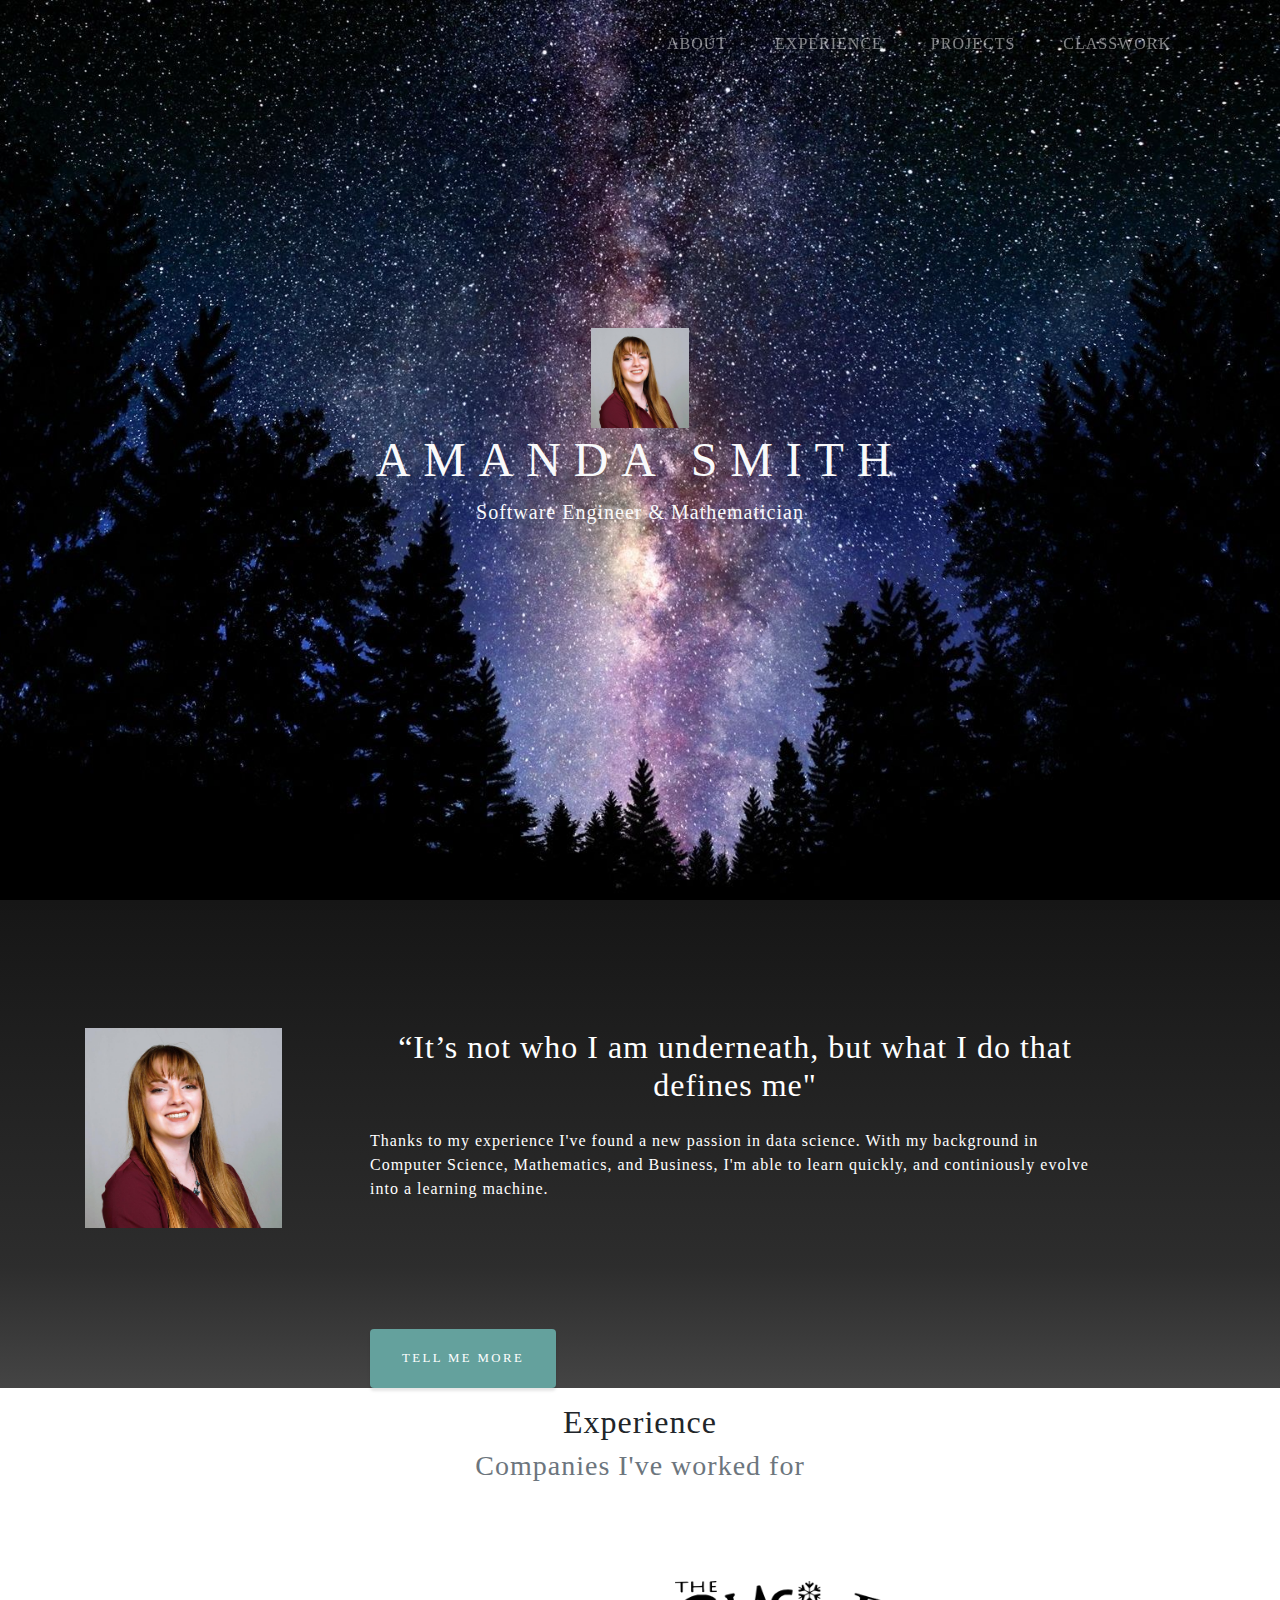
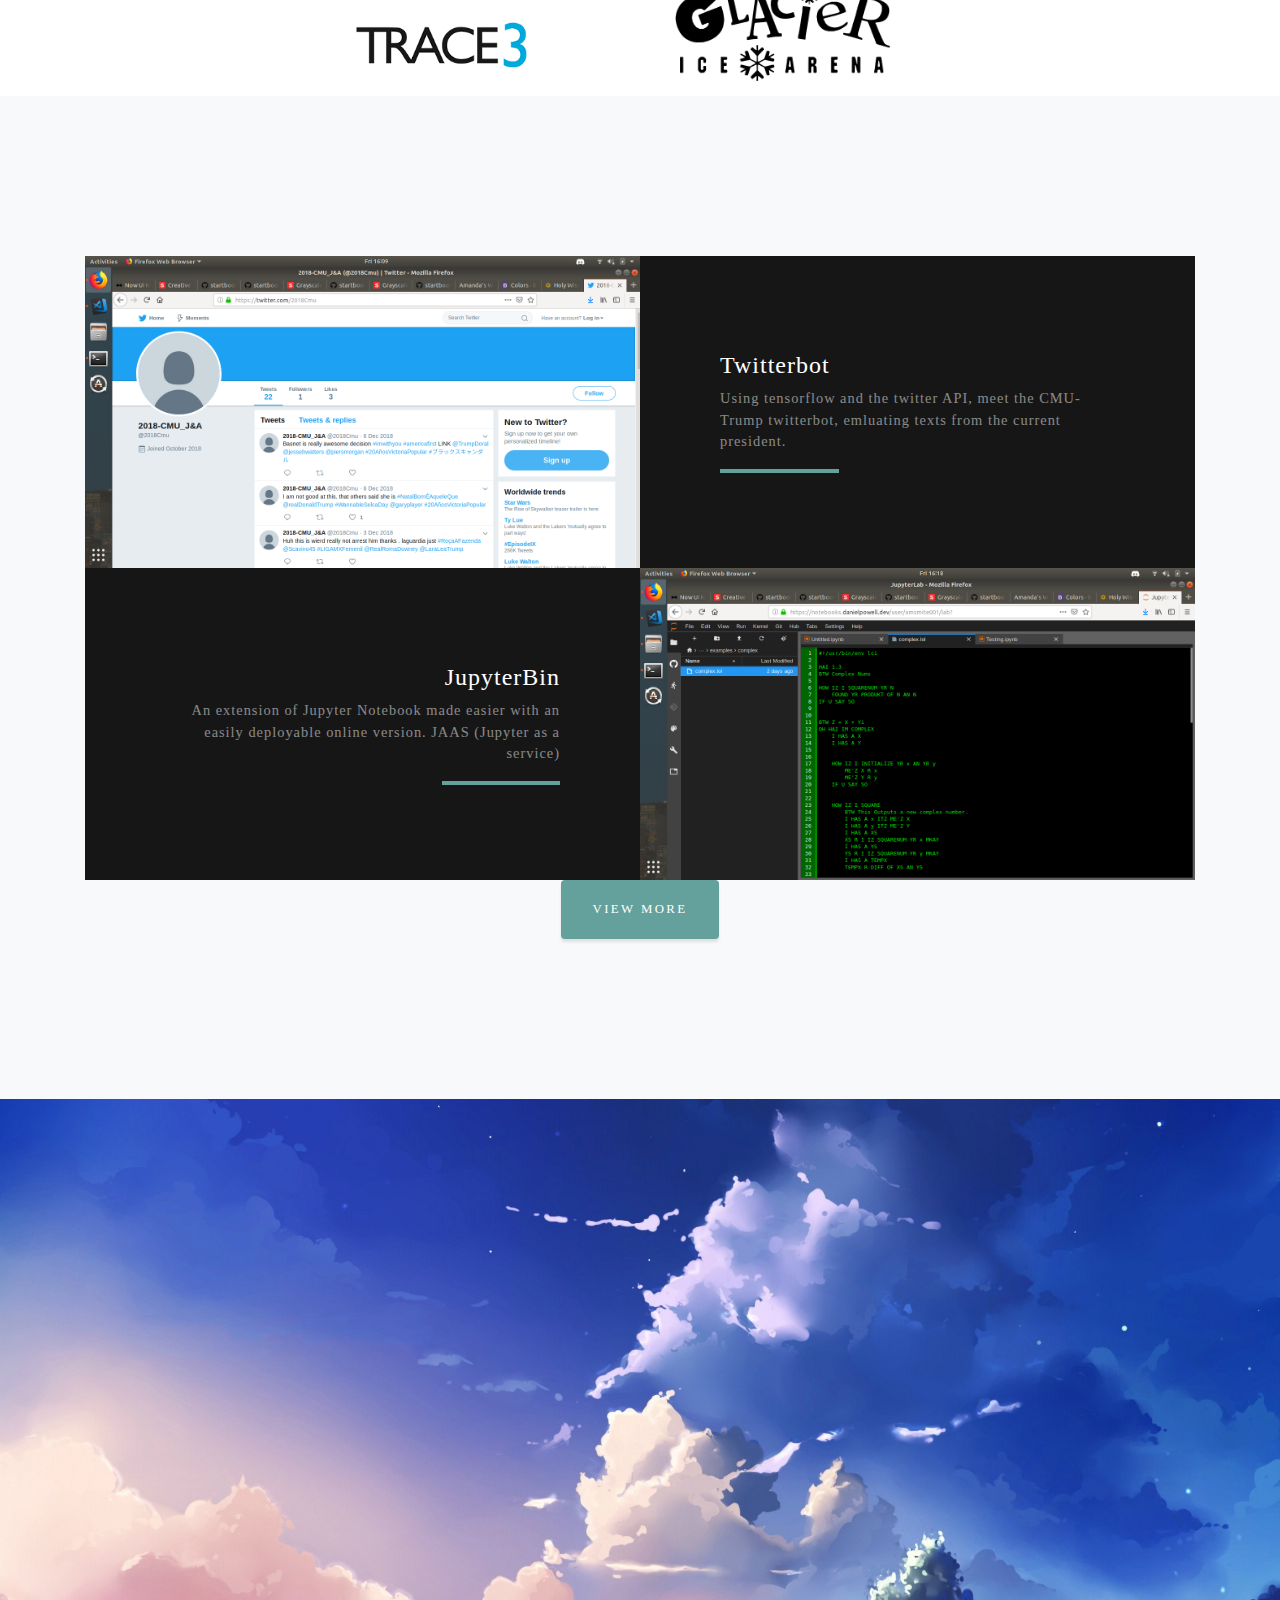
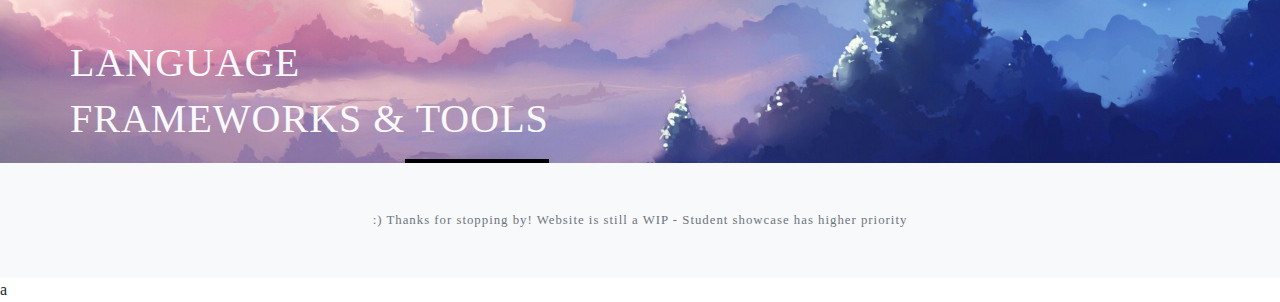
==== index.html @ e5c3c53c "Initial Commit - adding almost complete website" ====
<!DOCTYPE html>
<html lang="en">
<!--Note: I stole most of this from myself - I had to learn Bootstrap for my Software Engineering Project (link is on the website), so  I just used that since I spent a long time on it.-->
<!--I've spent too long on this too - I have showcase still .-. this is all you get for now!-->
<head>
  <meta charset="utf-8" />
  <meta name="viewport" content="width=device-width, initial-scale=1, shrink-to-fit=no">
  <link href="css/bootstrap/css/bootstrap.min.css" rel="stylesheet">
  <link href="css/styles.css" rel="stylesheet">
  <title>Amanda's Website</title>
</head>

<!--Id is handy to use as an achor for a scroll point. It's a trick I use a lot in markdown.-->
<body id="page-top">
    <nav class="navbar navbar-expand-lg navbar-dark fixed-top" id="mainNav">
        <div class="container">
          <a class="navbar-brand js-scroll-trigger" href="#page-top"></a>
          <button class="navbar-toggler navbar-toggler-right" type="button" data-target="#navbarResponsive" aria-controls="navbarResponsive" aria-expanded="false" aria-lable="Toggle navigation"> Menu </button>
          <div class="collapse navbar-collapse" id="navbarResponsive">
            <ul class="navbar-nav text-uppercase ml-auto">
              <li class="nav-item">
                <a class="nav-link js-scroll-trigger" href="#about">About</a>
              </li>
              <li class="nav-item">
                <a class="nav-link js-scroll-trigger" href="#exp">Experience</a>
              </li>
              <li class="nav-item">
                <a class="nav-link js-scroll-trigger" href="#proj">Projects</a>
              </li>
              <li class="nav-item">
                <a class="nav-link js-scroll-trigger" href="index1.html">Classwork</a>
              </li>
            </ul>
          </div>
        </div>
    </nav>

  <header class="masthead">
    <div class="container d-flex h-100 align-items-center">
      <div class="mx-auto text-center">
          <div class="photo-container"><img src="img/2.jpg" alt="" height=100 w></div>
            <h1 class="mx-auto  text-light text-uppercase">Amanda Smith</h1>
            <h2 class="text-light mx-auto mt-2 mb-5">Software Engineer & Mathematician</div>
      </div>
    </div>
  </header>

<!--Js scroll triggers here for about-->
  <section id="about" class="about-section">
    <div class="container">
      <div class="row">
        <div class="col-lg-3">
          <img src="img/2.jpg" height=200>
        </div>
        <div class="col-lg-8">
          <h2 class="text-white mb-4 text-center">“It’s not who I am underneath, but what I do that defines me"</h2>
          <p class="text-white">Thanks to my experience I've found a new passion in data science. With my background in Computer Science, Mathematics, and Business, I'm able to learn quickly, and continiously evolve into a learning machine.</p>
          <a class="btn btn-primary btn-xl text-uppercase js-scroll-trigger" href="me.html">Tell Me More</a>
        </div>
      </div>
    </div>
  </section>
  <section id="exp" class="exp-section">
      <div class="container">
        <div class="row">
            <div class="col-lg-12 text-center">
                <h2 class="section-heading">Experience</h2>
                <h3 class="section-subheading text-muted">Companies I've worked for</h3>
            </div>
            <div class="col-lg-5 text-right" target="_blank">
              <a href="https://trace3.com">
            <img src="img/trace.png" height=100></a>
          </div>
          <div class="col-lg-5 text-center">
            <a href="http://glaciericearena.net/" target="_blank">
              <img src="img/logo.png" height=100>
              </a>
            </div>
        </div>
      </div>
  </section>

  <section id="proj" class="projects-section bg-light">
    <div class="container">
      <div class="row justify-content-center no-gutters mb-5 mb-lg-0">
        <div class="col-lg-6">
          <img class="img-fluid" src="img/proj1.png" alt="">
        </div>
        <div class="col-lg-6">
          <div class="bg-black text-center h-100 project">
          <div class="d-flex h-100">
            <div class="project-text w-100 my-auto text-center text-lg-left">
                <h4 class="text-white">Twitterbot</h4>
                <p class="text-white-50 mb-0">Using tensorflow and the twitter API, meet the CMU-Trump twitterbot, emluating texts from the current president.</p>
                <hr class="d-none d-lg-block mb-0 ml-0">
            </div>
          </div>
          </div>
        </div>
      </div>

      <div class="row justify-content-center no-gutters">
          <div class="col-lg-6">
            <img class="img-fluid" src="img/proj2.png" alt="">
          </div>
          <div class="col-lg-6 order-lg-first">
            <div class="bg-black text-center h-100 project">
              <div class="d-flex h-100">
                <div class="project-text w-100 my-auto text-center text-lg-right">
                  <h4 class="text-white">JupyterBin</h4>
                  <p class="mb-0 text-white-50">An extension of Jupyter Notebook made easier with an easily deployable online version. JAAS (Jupyter as a service)</p>
                  <hr class="d-none d-lg-block mb-0 mr-0">
                </div>
              </div>
            </div>
          </div>
          <a class="btn btn-primary btn-xl text-uppercase" href="projects.html">View More</a>
        </div>
      </div>
  </section>

  <section id="exp" class="language-section">
    <div class="container d-flex h-100 align-items-center">
      <div class="row">
        <div clas="col-lg-3">
          <h1 class="mx-auto  text-light text-uppercase">Language</h1>
          <h1 class="mx-auto  text-light text-uppercase">FrameWorks & Tools</h1>
          <hr class="d-none d-lg-block mb-0 mr-0">
        </div>
      </div>
    </div>
  </section>

  <footer class="bg-light py-5">
      <div class="container">
        <div class="small text-center text-muted">:) Thanks for stopping by! Website is still a WIP - Student showcase has higher priority</div>
      </div>
  </footer>

<!-------------------End body-------------------->
<script src="js/jquery/jquery.min.js"></script>
<script src="js/bootstrap/js/bootstrap.bundle.min.js"></script>
<script src="js/jquery-easing/jquery.easing.min.js"></script>a
<script src="js/agency.js"></script>

</body>
</html>
---- css/styles.css ----
#mainNav {
  min-height: 56px;
  background-color: #fff;
}

#mainNav .navbar-toggler {
  font-size: 80%;
  padding: 0.75rem;
  color: #64a19d;
  border: 1px solid #64a19d;
}

#mainNav .navbar-toggler:focus {
  outline: none;
}

#mainNav .navbar-nav .nav-item:hover {
  color: fade(white, 80%);
  outline: none;
  background-color:transparent;

}

#mainNav .navbar-nav .nav-item:active, #mainNav .navbar-nav .nav-item:focus {
  outline: none;
  background-color:transparent;
}

@media (min-width: 992px) {
  #mainNav {
    padding-top: 0;
    padding-bottom: 0;
    border-bottom: none;
    background-color: transparent;
    -webkit-transition: background-color 0.3s ease-in-out;
    transition: background-color 0.3s ease-in-out;
  }
  #mainNav .navbar-brand {
    padding: .5rem 0;
    color: rgba(255, 255, 255, 0.5);
  }
  #mainNav .nav-link {
    padding: 2rem 1.5rem;
    color: rgba(255, 255, 255, 0.5);
  }
  #mainNav .nav-link:hover {
    color: rgb(0, 255, 247);
  }
  #mainNav .nav-link:active {
    color: white;
  }
  #mainNav.navbar-shrink {
    background-color: #fff;
    ;
  }
  #mainNav.navbar-shrink .navbar-brand {
    color: #161616;
  }
  #mainNav.navbar-shrink .nav-link {
    color: #161616;
    padding: 1.5rem 1.5rem 1.25rem;
    border-bottom: 0.25rem solid transparent;
  }
  #mainNav.navbar-shrink .nav-link:hover {
    color: #64a19d;
  }
  #mainNav.navbar-shrink .nav-link:active {
    color: #467370;
  }
  #mainNav.navbar-shrink .nav-link.active {
    color: #64a19d;
    outline: none;
    border-bottom: 0.25rem solid #64a19d;
  }
}

.masthead {
  position: relative;
  width: 100%;
  height: auto;
  min-height: 35rem;
  padding: 15rem 0;
  background-image: url("../img/bkg.jpg");
  background-position: center;
  background-repeat: no-repeat;
  background-attachment: scroll;
  background-size: cover;
}

.masthead h1 {
  font-family: 'Varela Round';
  font-size: 2rem;
  line-height: 3rem;
  letter-spacing: 0.8rem;
}

.masthead h2 {
  max-width: 20rem;
  font-size: 1rem;
}

@media (min-width: 768px) {
  .masthead h1 {
    font-size: 3rem;
    line-height: 4rem;
  }
}

@media (min-width: 992px) {
  .masthead {
    height: 100vh;
    padding: 0;
  }
  .masthead h1 {
    font-size: 3rem;
    line-height: 4rem;
    letter-spacing: 0.8rem;
  }
  .masthead h2 {
    max-width: 30rem;
    font-size: 1.25rem;
  }
}

.btn {
  -webkit-box-shadow: 0 0.1875rem 0.1875rem 0 rgba(0, 0, 0, 0.1) !important;
  box-shadow: 0 0.1875rem 0.1875rem 0 rgba(0, 0, 0, 0.1) !important;
  padding: 1.25rem 2rem;
  font-family: 'Varela Round';
  font-size: 80%;
  text-transform: uppercase;
  letter-spacing: .15rem;
  border: 0;
}

.btn-primary {
  background-color: #64a19d;
}

.btn-primary:hover {
  background-color: #4f837f;
}

.btn-primary:focus {
  background-color: #4f837f;
  color: white;
}

.btn-primary:active {
  background-color: #467370 !important;
}
.team-member {
  margin-bottom: 50px;
  text-align: center;
}

.team-member img {
  width: 225px;
  height: 225px;
  border: 7px solid #fff;
}


.about-section {
  padding-top: 8rem;
  background: -webkit-gradient(linear, left top, left bottom, from(#161616), color-stop(75%, rgba(22, 22, 22, 0.9)), to(rgba(22, 22, 22, 0.8)));
  background: linear-gradient(to bottom, #161616 0%, rgba(22, 22, 22, 0.9) 75%, rgba(22, 22, 22, 0.8) 100%);
}

.about-section p {
  margin-bottom: 8rem;
}
.exp-section{
  margin: 15px 0;
  text-transform: none;
}

.exp-section h3{
  padding-bottom: 10vh;
}
.language-section{
  padding-top: 60vh;
  background-image: url("../img/bkg2.jpg");
  background-position: center;
   background-repeat: no-repeat;
   background-attachment: scroll;
   background-size: cover;

}
.language-section hr {
  border-color: black;
  border-width: .25rem;
  width: 30%;
}

.projects-section {
  padding: 10rem 0;
}

.projects-section .featured-text {
  padding: 2rem;
}

@media (min-width: 992px) {
  .projects-section .featured-text {
    padding: 0 0 0 2rem;
    border-left: 0.5rem solid #64a19d;
  }
}

.projects-section .project-text {
  padding: 3rem;
  font-size: 90%;
}

@media (min-width: 992px) {
  .projects-section .project-text {
    padding: 5rem;
  }
  .projects-section .project-text hr {
    border-color: #64a19d;
    border-width: .25rem;
    width: 30%;
  }
}

.signup-section {
  padding: 10rem 0;
  background: -webkit-gradient(linear, left top, left bottom, from(rgba(22, 22, 22, 0.1)), color-stop(75%, rgba(22, 22, 22, 0.5)), to(#161616)), url("../img/bg-signup.jpg");
  background: linear-gradient(to bottom, rgba(22, 22, 22, 0.1) 0%, rgba(22, 22, 22, 0.5) 75%, #161616 100%), url("../img/bg-signup.jpg");
  background-position: center;
  background-repeat: no-repeat;
  background-attachment: scroll;
  background-size: cover;
}

.signup-section .form-inline input {
  -webkit-box-shadow: 0 0.1875rem 0.1875rem 0 rgba(0, 0, 0, 0.1) !important;
  box-shadow: 0 0.1875rem 0.1875rem 0 rgba(0, 0, 0, 0.1) !important;
  padding: 1.25rem 2rem;
  height: auto;
  font-family: 'Varela Round';
  font-size: 80%;
  text-transform: uppercase;
  letter-spacing: 0.15rem;
  border: 0;
}

.contact-section {
  padding: 5rem 0 0;
}

.contact-section .card {
  border: 0;
  border-bottom: 0.25rem solid #64a19d;
}

.contact-section .card h4 {
  font-size: 0.8rem;
  font-family: 'Varela Round';
  text-transform: uppercase;
  letter-spacing: 0.15rem;
}

.contact-section .card hr {
  border-color: #64a19d;
  border-width: 0.25rem;
  width: 3rem;
}

.contact-section .social {
  margin-top: 5rem;
}

.contact-section .social a {
  text-align: center;
  height: 3rem;
  width: 3rem;
  background: rgba(255, 255, 255, 0.1);
  border-radius: 100%;
  line-height: 3rem;
  color: rgba(255, 255, 255, 0.3);
}

.contact-section .social a:hover {
  color: rgba(255, 255, 255, 0.5);
}

.contact-section .social a:active {
  color: #fff;
}

body {
  font-family: 'Nunito';
  letter-spacing: 0.0625em;
}

a {
  color: #64a19d;
}

a:focus, a:hover {
  text-decoration: none;
  color: #3c6360;
}

.bg-black {
  background-color: #161616 !important;
}

.bg-primary {
  background-color: #64a19d !important;
}

.text-primary {
  color: #64a19d !important;
}

footer {
  padding: 5rem 0;
}

#portfolio .container-fluid {
  max-width: 1920px;
  
}

#portfolio .container-fluid .portfolio-box {
  position: relative;
  display: block;
}

#portfolio .container-fluid .portfolio-box .portfolio-box-caption {
  display: -webkit-box;
  display: -ms-flexbox;
  display: flex;
  -webkit-box-align: center;
  -ms-flex-align: center;
  align-items: center;
  -webkit-box-pack: center;
  -ms-flex-pack: center;
  justify-content: center;
  -webkit-box-orient: vertical;
  -webkit-box-direction: normal;
  -ms-flex-direction: column;
  flex-direction: column;
  width: 100%;
  height: 100%;
  position: absolute;
  bottom: 0;
  text-align: center;
  opacity: 0;
  color: #fff;
  background: rgba(244, 98, 58, 0.9);
  -webkit-transition: opacity 0.25s ease;
  transition: opacity 0.25s ease;
  text-align: center;
}
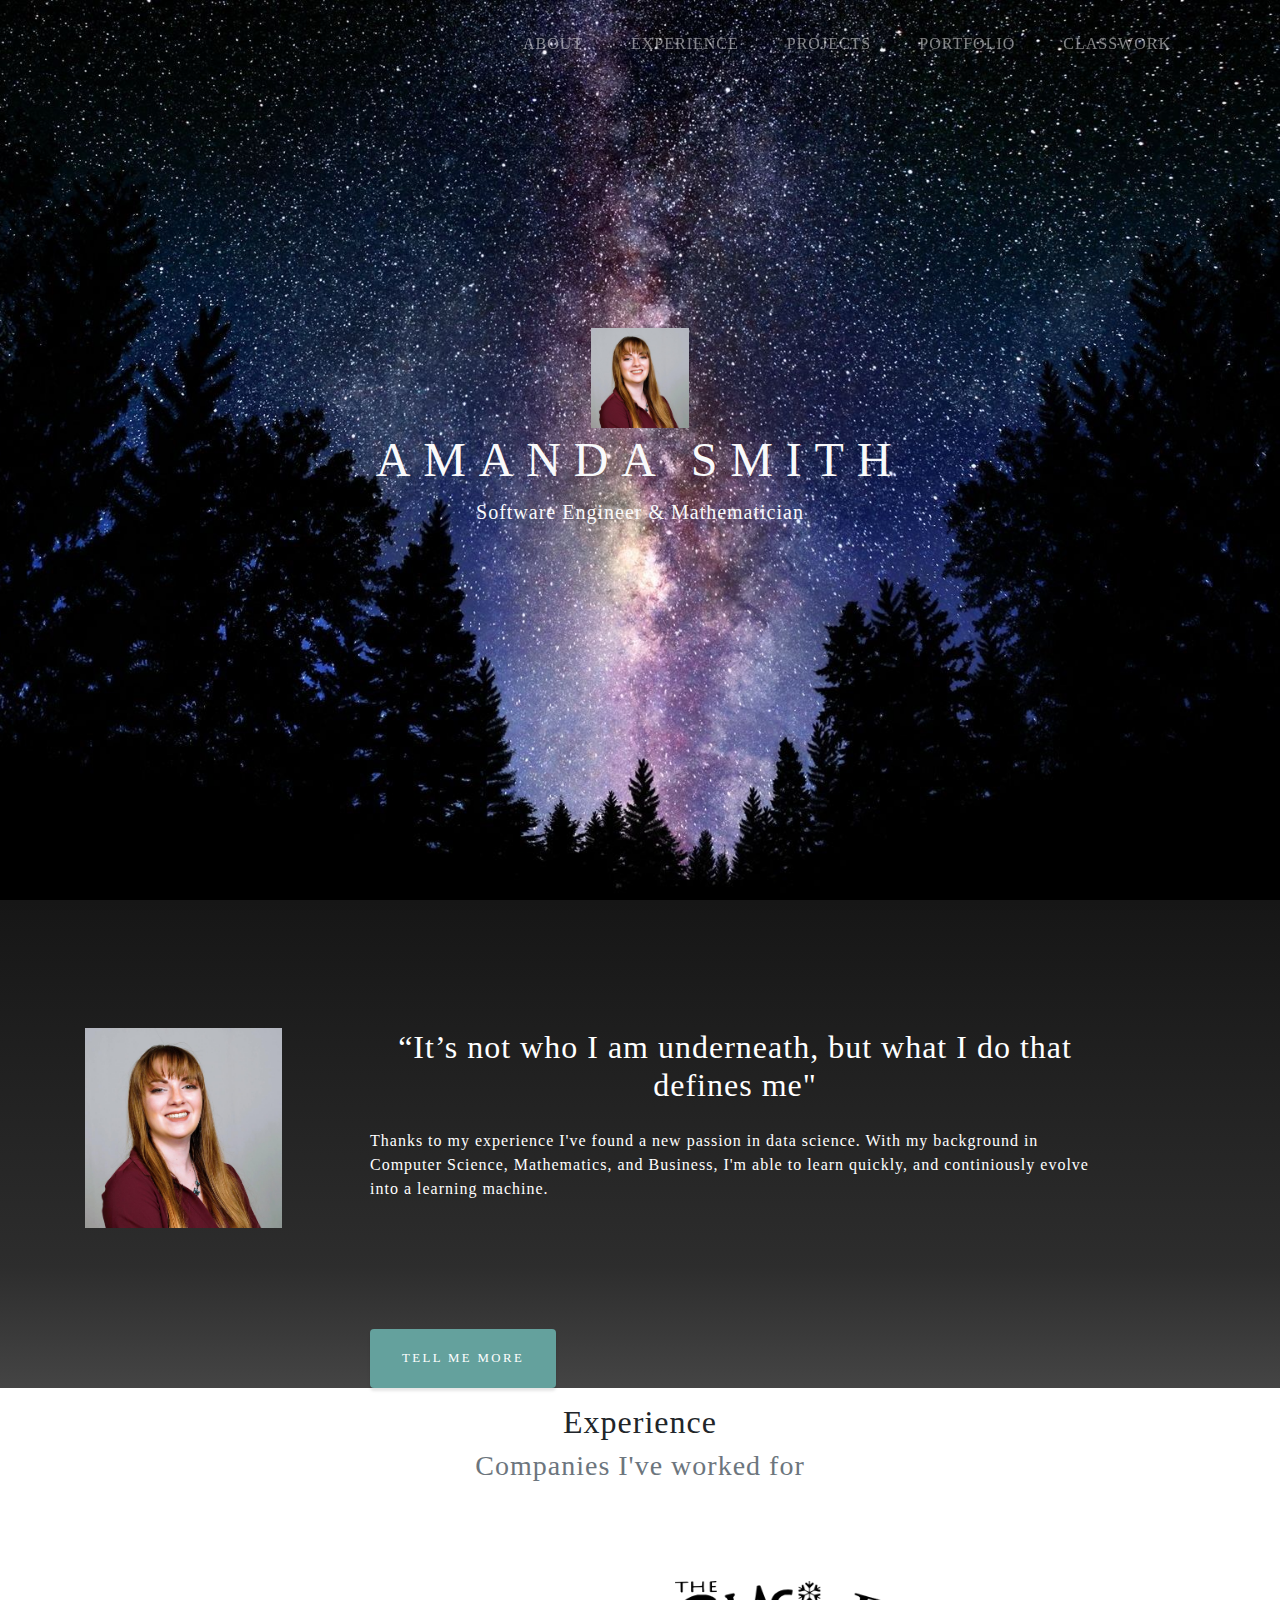
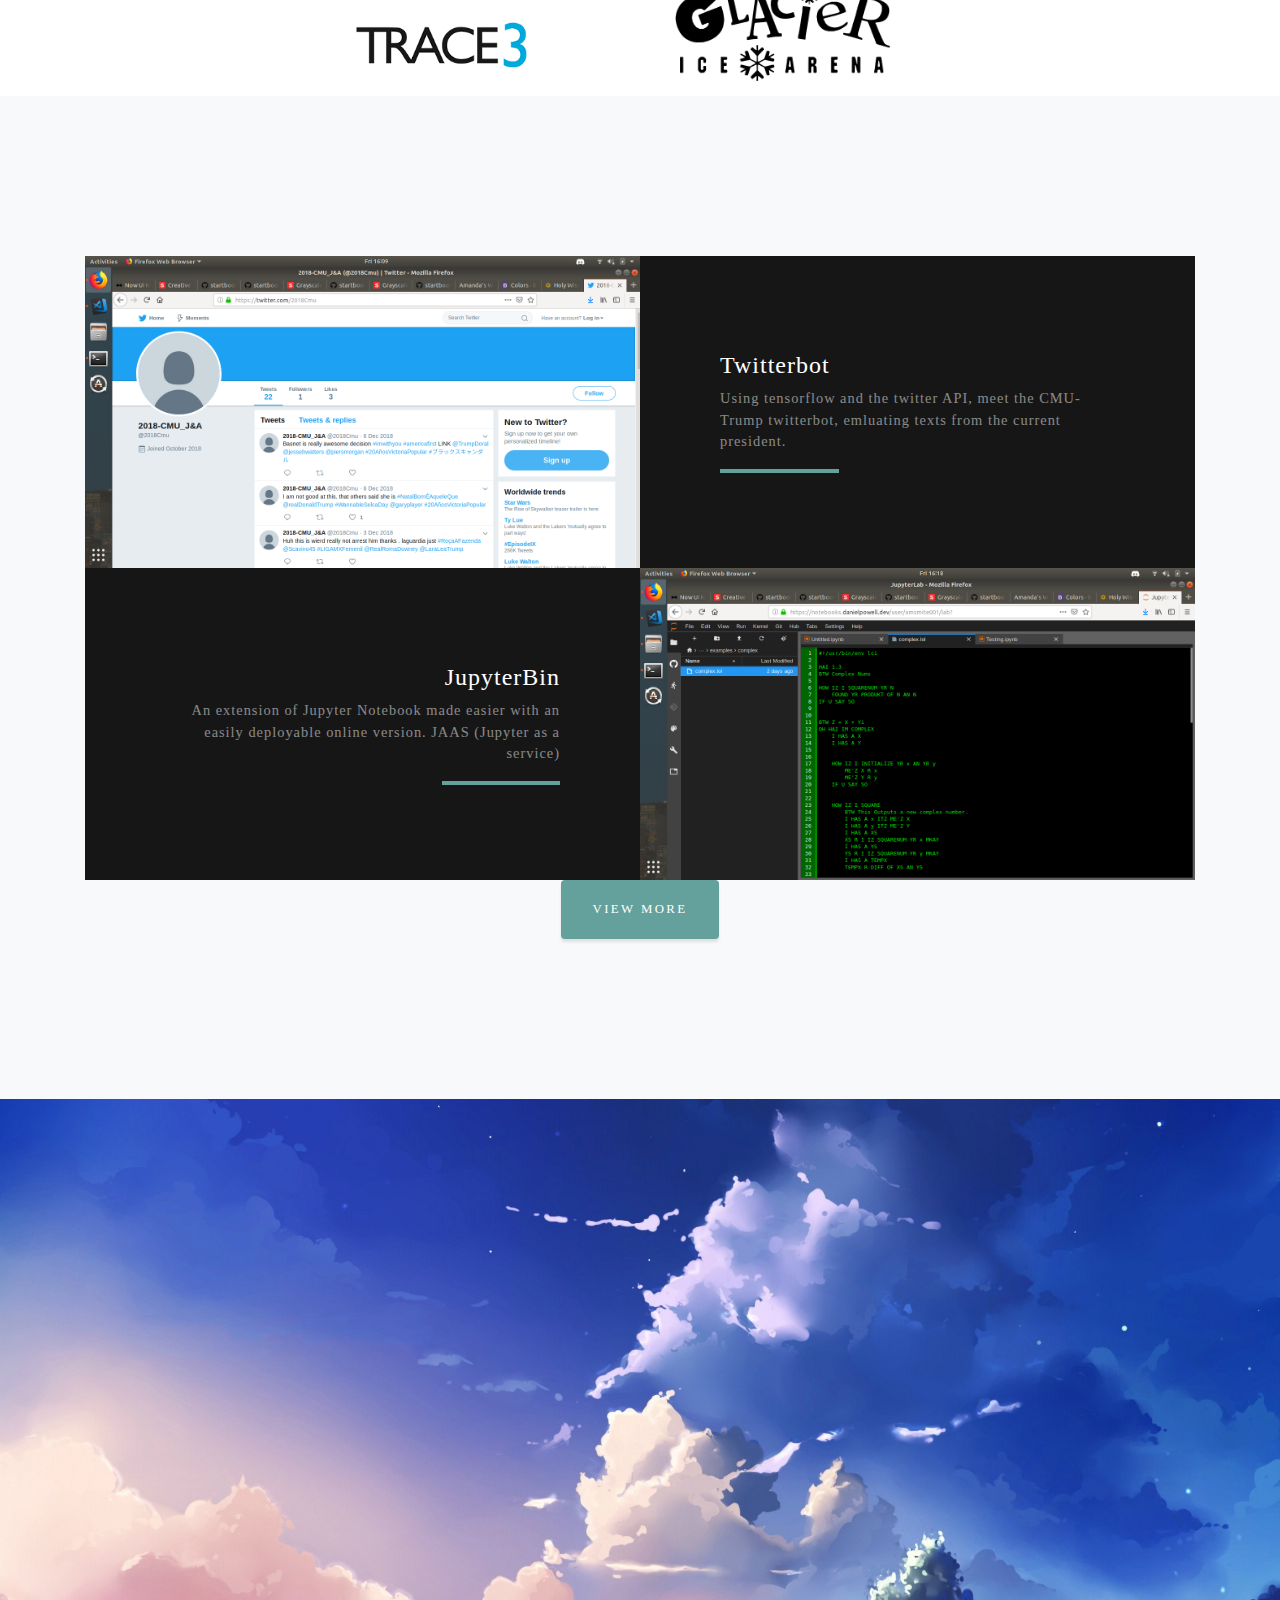
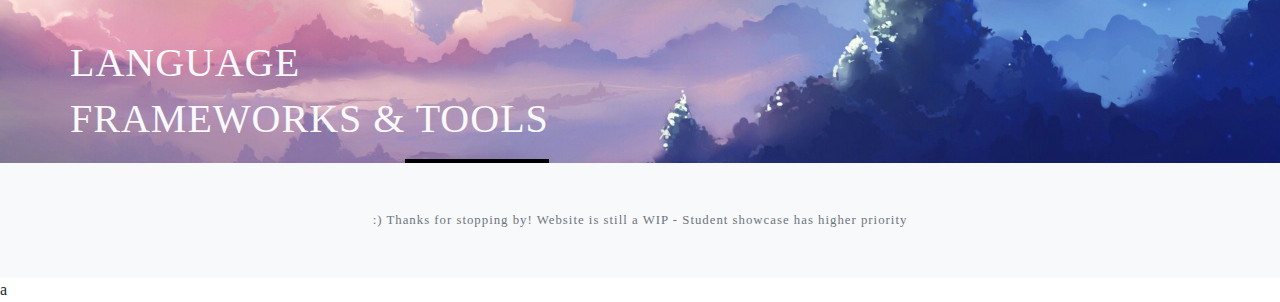
==== commit 18c17989: "Meh" ====
--- a/index.html
+++ b/index.html
@@ -28,6 +28,9 @@
                 <a class="nav-link js-scroll-trigger" href="#proj">Projects</a>
               </li>
               <li class="nav-item">
+                  <a class="nav-link js-scroll-trigger" href="portfolio.html">Portfolio</a>
+                </li>
+              <li class="nav-item">
                 <a class="nav-link js-scroll-trigger" href="index1.html">Classwork</a>
               </li>
             </ul>
@@ -35,7 +38,7 @@
         </div>
     </nav>
 
-  <header class="masthead">
+  <header class="main">
     <div class="container d-flex h-100 align-items-center">
       <div class="mx-auto text-center">
           <div class="photo-container"><img src="img/2.jpg" alt="" height=100 w></div>
--- a/css/styles.css
+++ b/css/styles.css
@@ -35,10 +35,7 @@
     -webkit-transition: background-color 0.3s ease-in-out;
     transition: background-color 0.3s ease-in-out;
   }
-  #mainNav .navbar-brand {
-    padding: .5rem 0;
-    color: rgba(255, 255, 255, 0.5);
-  }
+
   #mainNav .nav-link {
     padding: 2rem 1.5rem;
     color: rgba(255, 255, 255, 0.5);
@@ -51,7 +48,6 @@
   }
   #mainNav.navbar-shrink {
     background-color: #fff;
-    ;
   }
   #mainNav.navbar-shrink .navbar-brand {
     color: #161616;
@@ -74,49 +70,49 @@
   }
 }
 
-.masthead {
+.main {
+  background-image: url("../img/bkg.jpg");
+  background-position: center;
+  background-repeat: no-repeat;
+  background-attachment: scroll;
+  background-size: cover;
   position: relative;
   width: 100%;
   height: auto;
   min-height: 35rem;
   padding: 15rem 0;
-  background-image: url("../img/bkg.jpg");
-  background-position: center;
-  background-repeat: no-repeat;
-  background-attachment: scroll;
-  background-size: cover;
-}
-
-.masthead h1 {
+}
+
+.main h1 {
   font-family: 'Varela Round';
   font-size: 2rem;
   line-height: 3rem;
   letter-spacing: 0.8rem;
 }
 
-.masthead h2 {
+.main h2 {
   max-width: 20rem;
   font-size: 1rem;
 }
 
 @media (min-width: 768px) {
-  .masthead h1 {
+  .main h1 {
     font-size: 3rem;
     line-height: 4rem;
   }
 }
 
 @media (min-width: 992px) {
-  .masthead {
+  .main {
     height: 100vh;
     padding: 0;
   }
-  .masthead h1 {
+  .main h1 {
     font-size: 3rem;
     line-height: 4rem;
     letter-spacing: 0.8rem;
   }
-  .masthead h2 {
+  .main h2 {
     max-width: 30rem;
     font-size: 1.25rem;
   }
@@ -224,71 +220,6 @@
   }
 }
 
-.signup-section {
-  padding: 10rem 0;
-  background: -webkit-gradient(linear, left top, left bottom, from(rgba(22, 22, 22, 0.1)), color-stop(75%, rgba(22, 22, 22, 0.5)), to(#161616)), url("../img/bg-signup.jpg");
-  background: linear-gradient(to bottom, rgba(22, 22, 22, 0.1) 0%, rgba(22, 22, 22, 0.5) 75%, #161616 100%), url("../img/bg-signup.jpg");
-  background-position: center;
-  background-repeat: no-repeat;
-  background-attachment: scroll;
-  background-size: cover;
-}
-
-.signup-section .form-inline input {
-  -webkit-box-shadow: 0 0.1875rem 0.1875rem 0 rgba(0, 0, 0, 0.1) !important;
-  box-shadow: 0 0.1875rem 0.1875rem 0 rgba(0, 0, 0, 0.1) !important;
-  padding: 1.25rem 2rem;
-  height: auto;
-  font-family: 'Varela Round';
-  font-size: 80%;
-  text-transform: uppercase;
-  letter-spacing: 0.15rem;
-  border: 0;
-}
-
-.contact-section {
-  padding: 5rem 0 0;
-}
-
-.contact-section .card {
-  border: 0;
-  border-bottom: 0.25rem solid #64a19d;
-}
-
-.contact-section .card h4 {
-  font-size: 0.8rem;
-  font-family: 'Varela Round';
-  text-transform: uppercase;
-  letter-spacing: 0.15rem;
-}
-
-.contact-section .card hr {
-  border-color: #64a19d;
-  border-width: 0.25rem;
-  width: 3rem;
-}
-
-.contact-section .social {
-  margin-top: 5rem;
-}
-
-.contact-section .social a {
-  text-align: center;
-  height: 3rem;
-  width: 3rem;
-  background: rgba(255, 255, 255, 0.1);
-  border-radius: 100%;
-  line-height: 3rem;
-  color: rgba(255, 255, 255, 0.3);
-}
-
-.contact-section .social a:hover {
-  color: rgba(255, 255, 255, 0.5);
-}
-
-.contact-section .social a:active {
-  color: #fff;
-}
 
 body {
   font-family: 'Nunito';
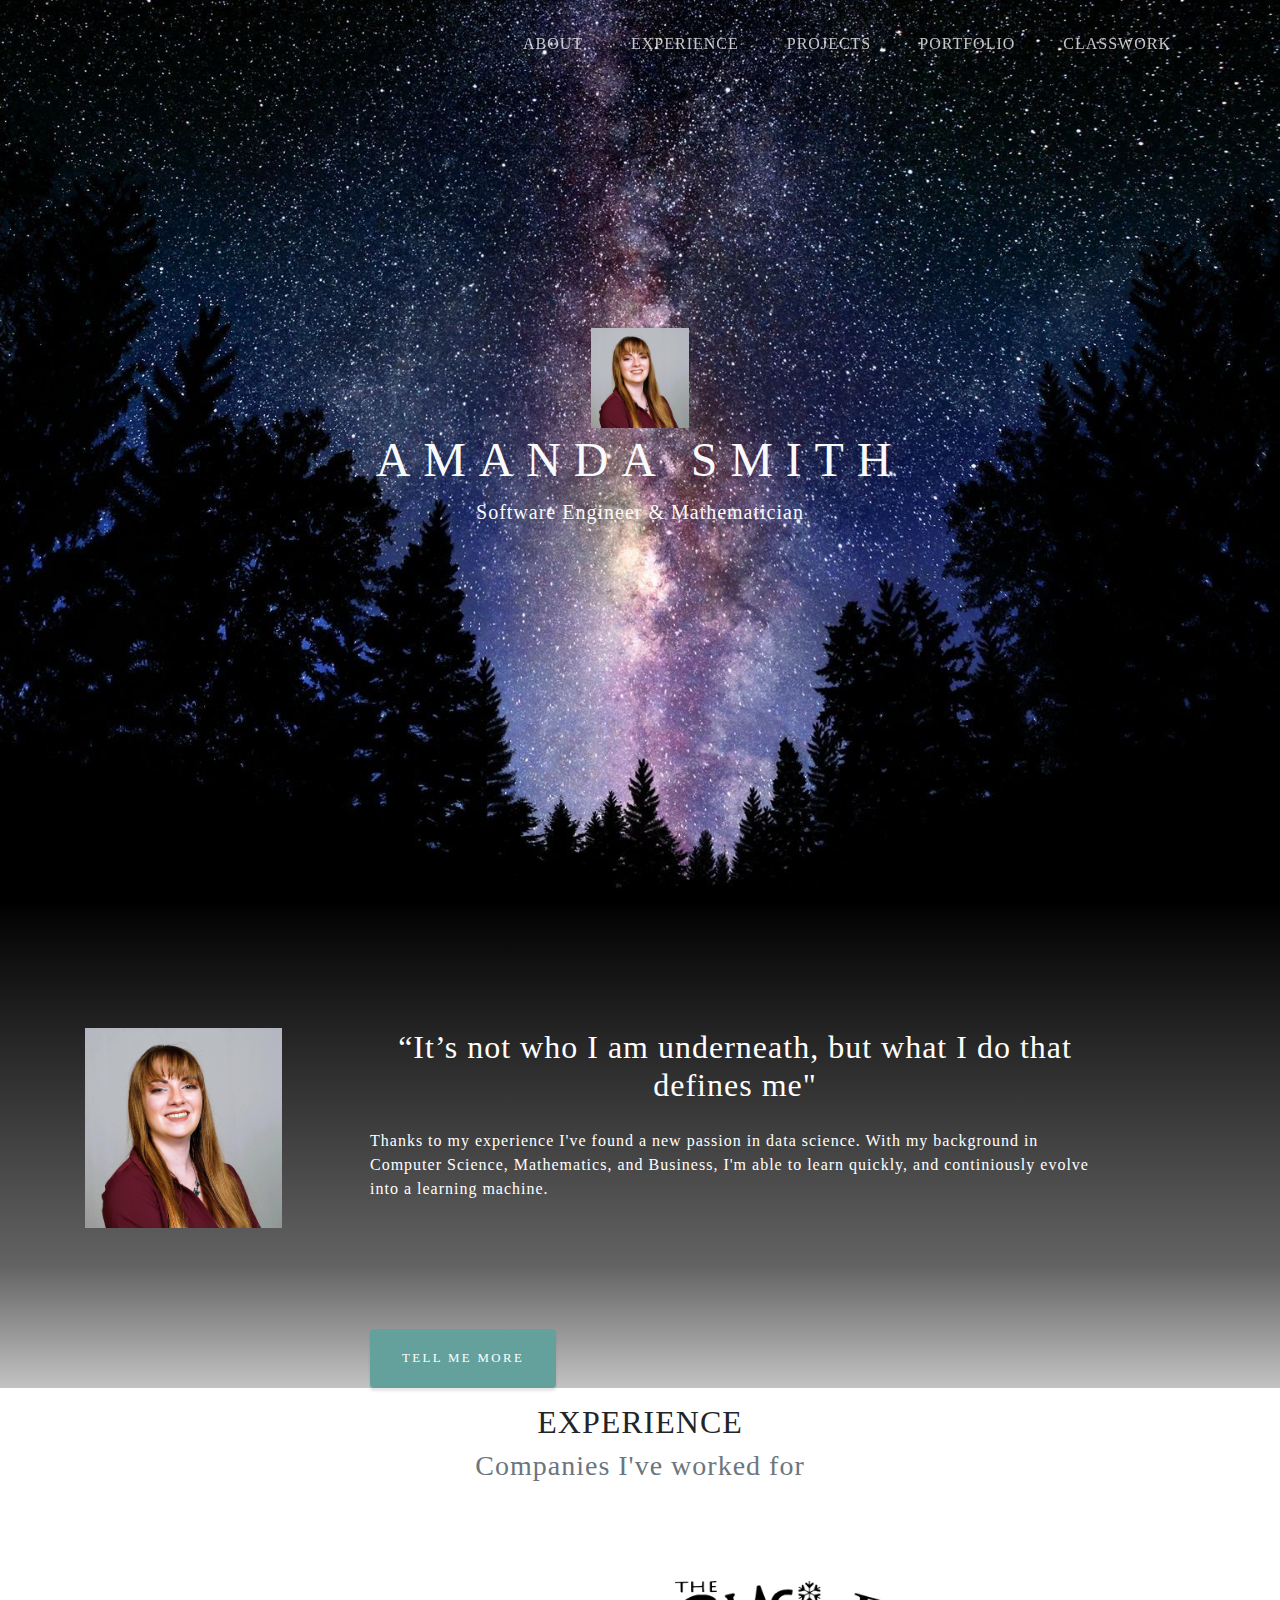
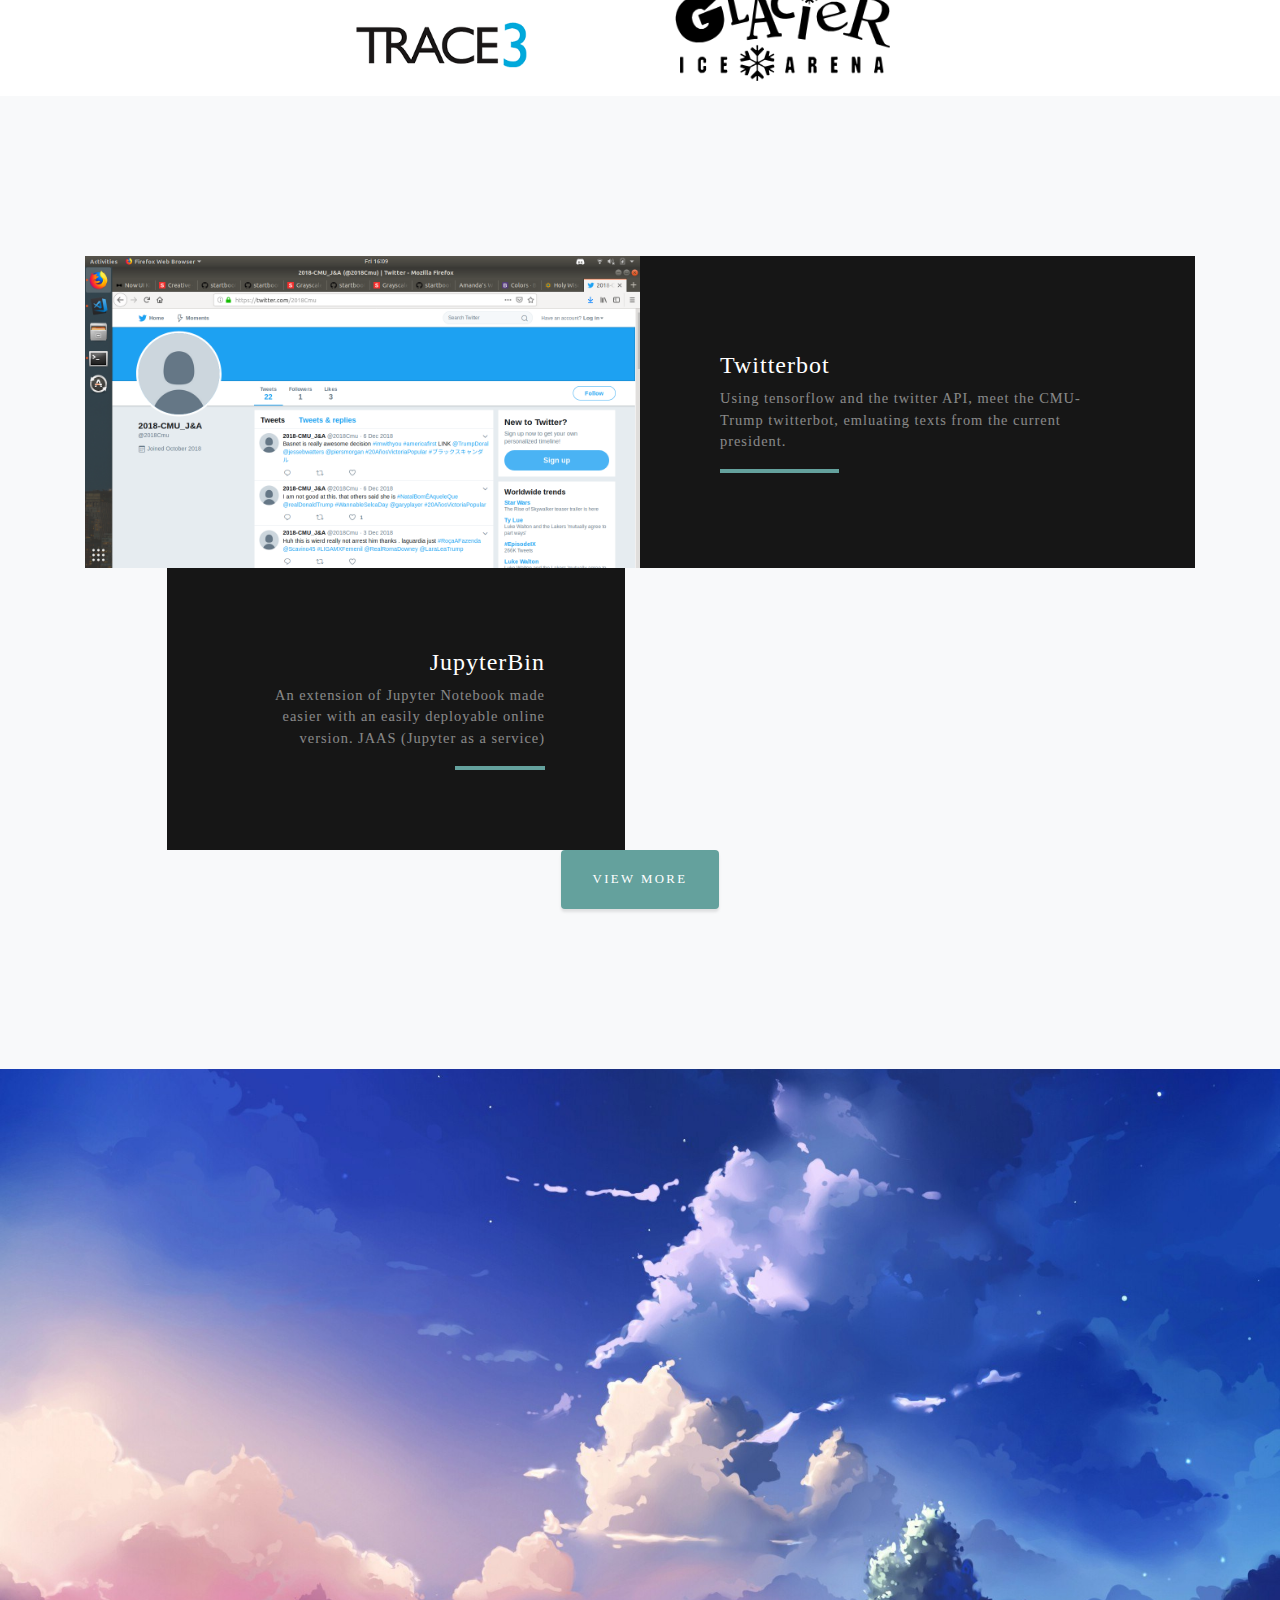
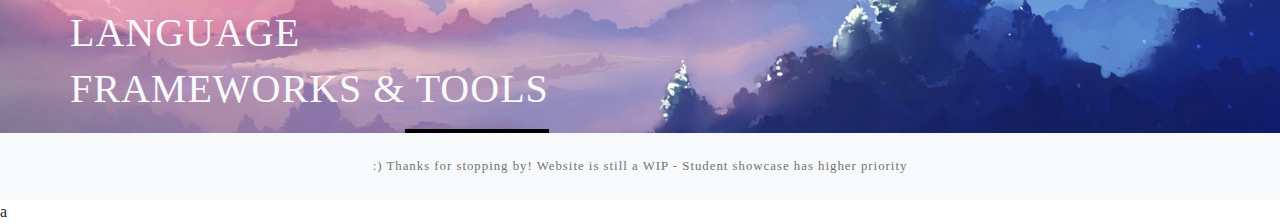
==== commit 715ba360: "Finished Gallary" ====
--- a/index.html
+++ b/index.html
@@ -49,7 +49,7 @@
   </header>
 
 <!--Js scroll triggers here for about-->
-  <section id="about" class="about-section">
+  <section id="about" class="abs">
     <div class="container">
       <div class="row">
         <div class="col-lg-3">
@@ -63,11 +63,11 @@
       </div>
     </div>
   </section>
-  <section id="exp" class="exp-section">
+  <section id="exp" class="exps">
       <div class="container">
         <div class="row">
             <div class="col-lg-12 text-center">
-                <h2 class="section-heading">Experience</h2>
+                <h2 class="section-heading text-uppercase">Experience</h2>
                 <h3 class="section-subheading text-muted">Companies I've worked for</h3>
             </div>
             <div class="col-lg-5 text-right" target="_blank">
@@ -83,7 +83,7 @@
       </div>
   </section>
 
-  <section id="proj" class="projects-section bg-light">
+  <section id="proj" class="projects bg-light">
     <div class="container">
       <div class="row justify-content-center no-gutters mb-5 mb-lg-0">
         <div class="col-lg-6">
@@ -104,7 +104,7 @@
 
       <div class="row justify-content-center no-gutters">
           <div class="col-lg-6">
-            <img class="img-fluid" src="img/proj2.png" alt="">
+            <a href="<img class="img-fluid" src="img/proj2.png" alt="">
           </div>
           <div class="col-lg-6 order-lg-first">
             <div class="bg-black text-center h-100 project">
@@ -122,7 +122,7 @@
       </div>
   </section>
 
-  <section id="exp" class="language-section">
+  <section id="lang" class="languages">
     <div class="container d-flex h-100 align-items-center">
       <div class="row">
         <div clas="col-lg-3">
@@ -134,7 +134,7 @@
     </div>
   </section>
 
-  <footer class="bg-light py-5">
+  <footer class="bg-light py-4">
       <div class="container">
         <div class="small text-center text-muted">:) Thanks for stopping by! Website is still a WIP - Student showcase has higher priority</div>
       </div>
--- a/css/styles.css
+++ b/css/styles.css
@@ -38,7 +38,7 @@
 
   #mainNav .nav-link {
     padding: 2rem 1.5rem;
-    color: rgba(255, 255, 255, 0.5);
+    color: rgba(255, 255, 255, 0.767);
   }
   #mainNav .nav-link:hover {
     color: rgb(0, 255, 247);
@@ -145,75 +145,69 @@
 .btn-primary:active {
   background-color: #467370 !important;
 }
-.team-member {
+.crcle {
   margin-bottom: 50px;
   text-align: center;
 }
 
-.team-member img {
+.crcle img {
   width: 225px;
   height: 225px;
   border: 7px solid #fff;
 }
 
 
-.about-section {
+.abs {
   padding-top: 8rem;
-  background: -webkit-gradient(linear, left top, left bottom, from(#161616), color-stop(75%, rgba(22, 22, 22, 0.9)), to(rgba(22, 22, 22, 0.8)));
-  background: linear-gradient(to bottom, #161616 0%, rgba(22, 22, 22, 0.9) 75%, rgba(22, 22, 22, 0.8) 100%);
-}
-
-.about-section p {
+  background: -webkit-gradient(linear, left top, left bottom, from(black), color-stop(75%, rgba(92, 92, 92, 0.9)), to(rgba(124, 124, 124, 0.8)));
+  background: linear-gradient(to bottom, black 0%, rgba(82, 82, 82, 0.9) 75%, rgba(180, 180, 180, 0.8) 100%);
+}
+
+.abs p {
   margin-bottom: 8rem;
 }
-.exp-section{
+
+.exps{
   margin: 15px 0;
   text-transform: none;
 }
-
-.exp-section h3{
+.exps h3{
   padding-bottom: 10vh;
 }
-.language-section{
+
+.languages{
   padding-top: 60vh;
   background-image: url("../img/bkg2.jpg");
   background-position: center;
    background-repeat: no-repeat;
    background-attachment: scroll;
    background-size: cover;
-
-}
-.language-section hr {
+}
+.languages hr {
   border-color: black;
   border-width: .25rem;
   width: 30%;
 }
 
-.projects-section {
+.projects {
   padding: 10rem 0;
 }
-
-.projects-section .featured-text {
-  padding: 2rem;
-}
-
-@media (min-width: 992px) {
-  .projects-section .featured-text {
+.projects .project-text {
+  padding: 3rem;
+  font-size: 90%;
+}
+@media (min-width: 992px) {
+  .projects .featured-text {
     padding: 0 0 0 2rem;
     border-left: 0.5rem solid #64a19d;
   }
 }
 
-.projects-section .project-text {
-  padding: 3rem;
-  font-size: 90%;
-}
-
-@media (min-width: 992px) {
-  .projects-section .project-text {
+@media (min-width: 992px) {
+  .projects .project-text {
     padding: 5rem;
   }
-  .projects-section .project-text hr {
+  .projects .project-text hr {
     border-color: #64a19d;
     border-width: .25rem;
     width: 30%;
@@ -227,7 +221,7 @@
 }
 
 a {
-  color: #64a19d;
+  color: #0cf8e8;
 }
 
 a:focus, a:hover {
@@ -253,7 +247,6 @@
 
 #portfolio .container-fluid {
   max-width: 1920px;
-  
 }
 
 #portfolio .container-fluid .portfolio-box {
@@ -282,7 +275,6 @@
   text-align: center;
   opacity: 0;
   color: #fff;
-  background: rgba(244, 98, 58, 0.9);
   -webkit-transition: opacity 0.25s ease;
   transition: opacity 0.25s ease;
   text-align: center;
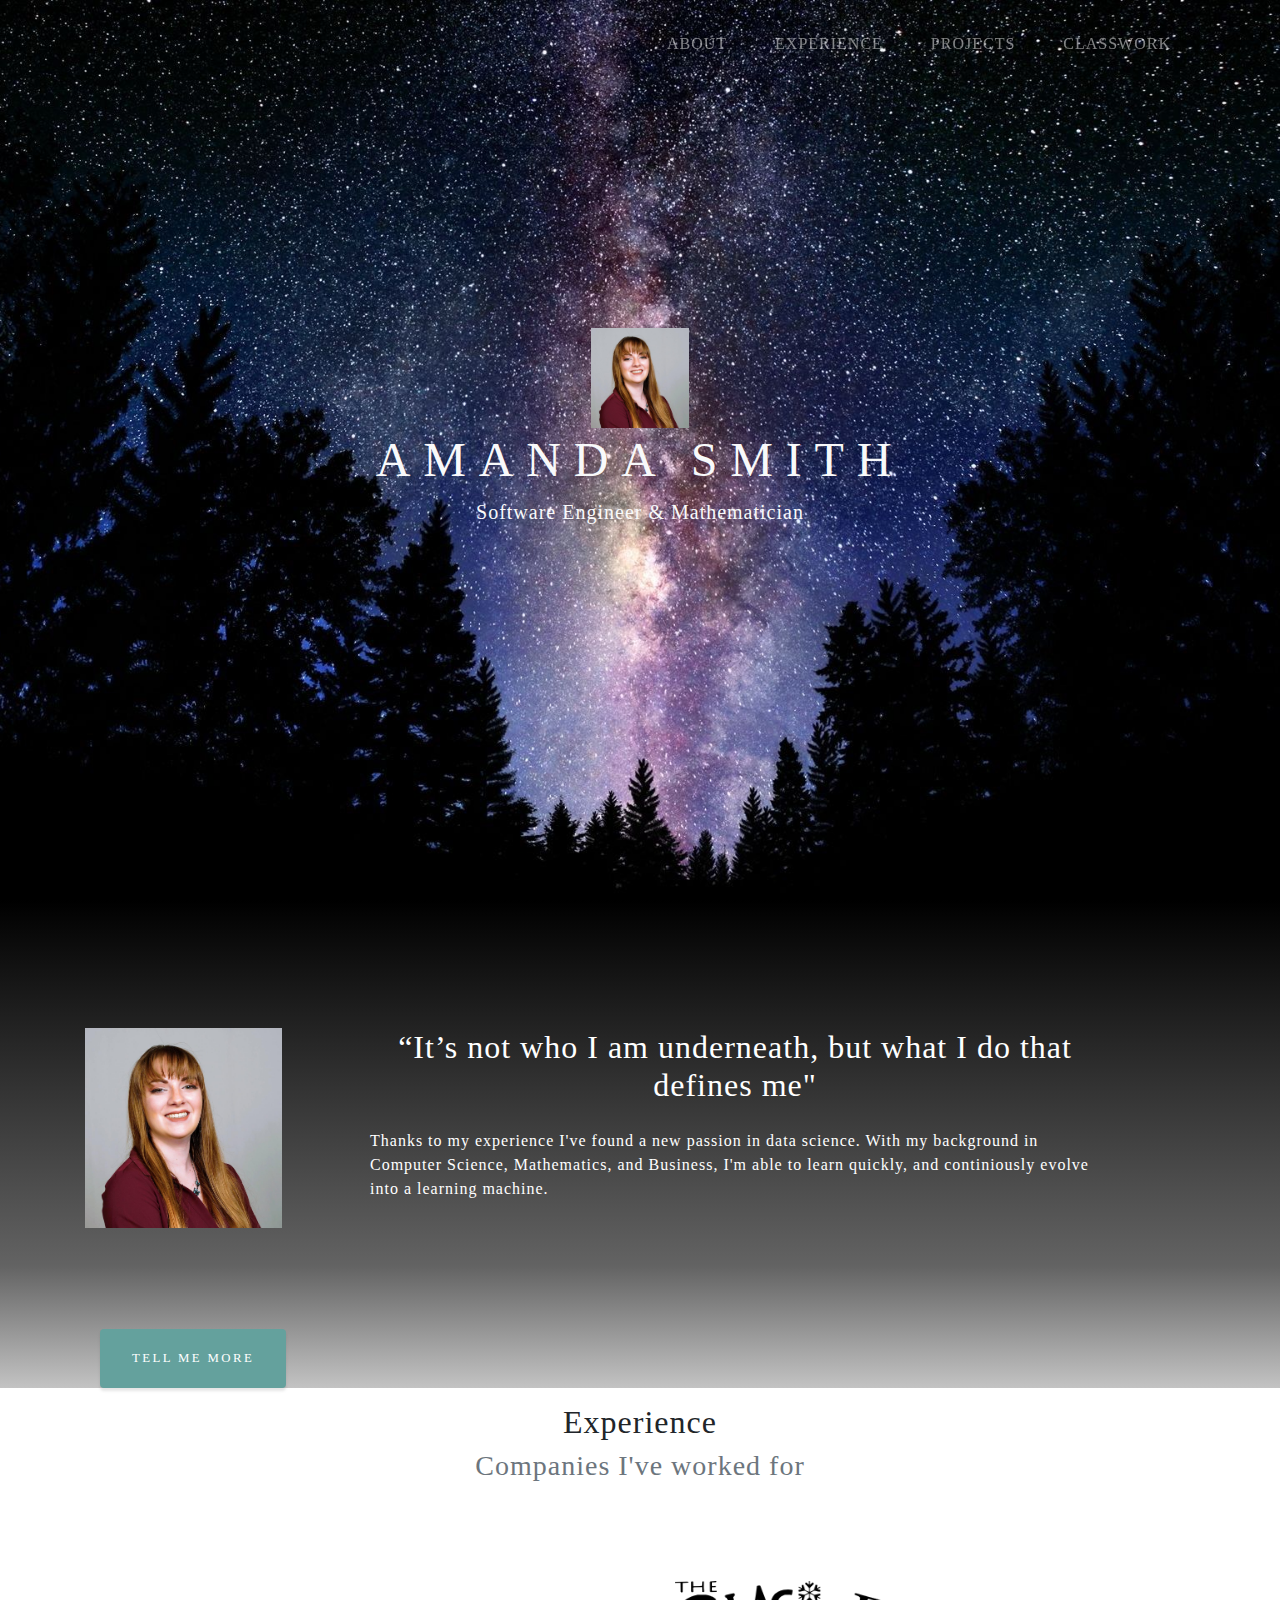
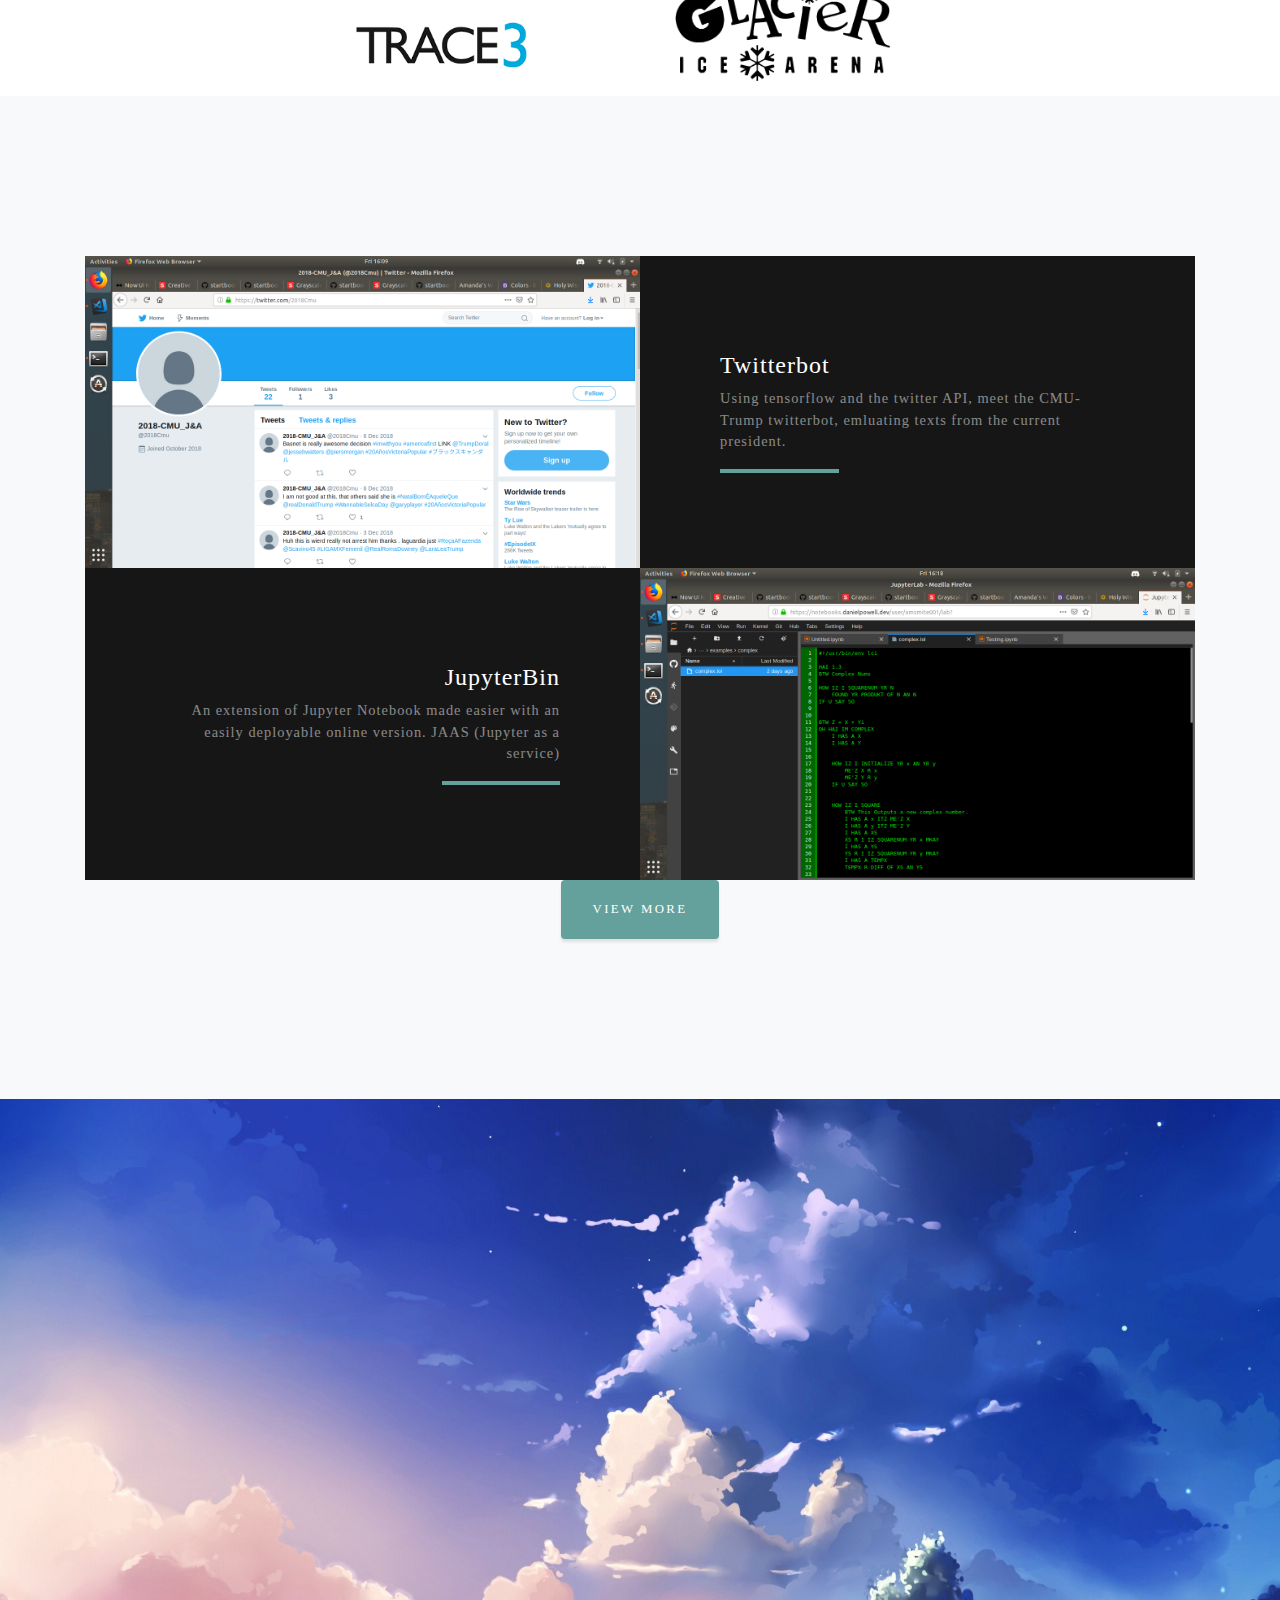
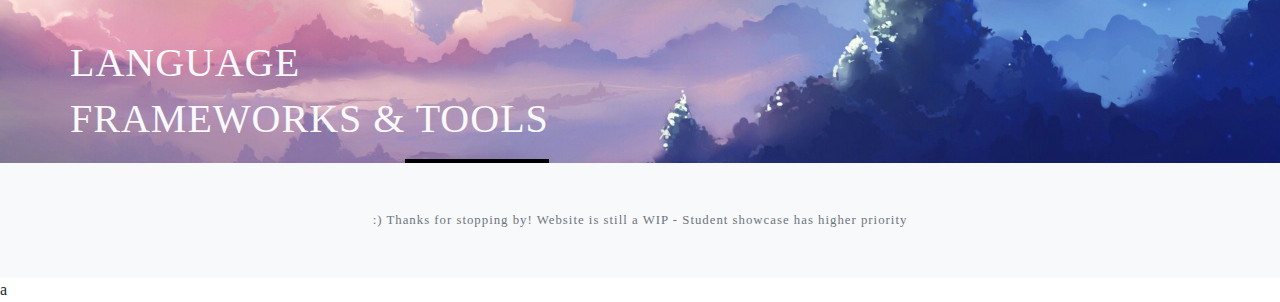
==== commit 9cb3d30e: "Final push" ====
--- a/index.html
+++ b/index.html
@@ -28,9 +28,6 @@
                 <a class="nav-link js-scroll-trigger" href="#proj">Projects</a>
               </li>
               <li class="nav-item">
-                  <a class="nav-link js-scroll-trigger" href="portfolio.html">Portfolio</a>
-                </li>
-              <li class="nav-item">
                 <a class="nav-link js-scroll-trigger" href="index1.html">Classwork</a>
               </li>
             </ul>
@@ -58,8 +55,13 @@
         <div class="col-lg-8">
           <h2 class="text-white mb-4 text-center">“It’s not who I am underneath, but what I do that defines me"</h2>
           <p class="text-white">Thanks to my experience I've found a new passion in data science. With my background in Computer Science, Mathematics, and Business, I'm able to learn quickly, and continiously evolve into a learning machine.</p>
-          <a class="btn btn-primary btn-xl text-uppercase js-scroll-trigger" href="me.html">Tell Me More</a>
+        
         </div>
+        
+      </div>
+      <div class="col-md-4 center-block">
+        <a class="btn btn-primary btn-xl text-uppercase js-scroll-trigger" href="me.html">Tell Me More</a>
+
       </div>
     </div>
   </section>
@@ -67,7 +69,7 @@
       <div class="container">
         <div class="row">
             <div class="col-lg-12 text-center">
-                <h2 class="section-heading text-uppercase">Experience</h2>
+                <h2 class="section-heading">Experience</h2>
                 <h3 class="section-subheading text-muted">Companies I've worked for</h3>
             </div>
             <div class="col-lg-5 text-right" target="_blank">
@@ -83,7 +85,7 @@
       </div>
   </section>
 
-  <section id="proj" class="projects bg-light">
+  <section id="proj" class="projects-section bg-light">
     <div class="container">
       <div class="row justify-content-center no-gutters mb-5 mb-lg-0">
         <div class="col-lg-6">
@@ -104,7 +106,7 @@
 
       <div class="row justify-content-center no-gutters">
           <div class="col-lg-6">
-            <a href="<img class="img-fluid" src="img/proj2.png" alt="">
+            <img class="img-fluid" src="img/proj2.png" alt="">
           </div>
           <div class="col-lg-6 order-lg-first">
             <div class="bg-black text-center h-100 project">
@@ -134,7 +136,7 @@
     </div>
   </section>
 
-  <footer class="bg-light py-4">
+  <footer class="bg-light py-5">
       <div class="container">
         <div class="small text-center text-muted">:) Thanks for stopping by! Website is still a WIP - Student showcase has higher priority</div>
       </div>
@@ -147,4 +149,4 @@
 <script src="js/agency.js"></script>
 
 </body>
-</html>+</html> --- a/css/styles.css
+++ b/css/styles.css
@@ -1,4 +1,4 @@
- #mainNav {
+#mainNav {
   min-height: 56px;
   background-color: #fff;
 }
@@ -35,10 +35,13 @@
     -webkit-transition: background-color 0.3s ease-in-out;
     transition: background-color 0.3s ease-in-out;
   }
-
+  #mainNav .navbar-brand {
+    padding: .5rem 0;
+    color: rgba(255, 255, 255, 0.767);
+  }
   #mainNav .nav-link {
     padding: 2rem 1.5rem;
-    color: rgba(255, 255, 255, 0.767);
+    color: rgba(255, 255, 255, 0.5);
   }
   #mainNav .nav-link:hover {
     color: rgb(0, 255, 247);
@@ -48,6 +51,7 @@
   }
   #mainNav.navbar-shrink {
     background-color: #fff;
+    ;
   }
   #mainNav.navbar-shrink .navbar-brand {
     color: #161616;
@@ -71,16 +75,16 @@
 }
 
 .main {
+  position: relative;
+  width: 100%;
+  height: auto;
+  min-height: 35rem;
+  padding: 15rem 0;
   background-image: url("../img/bkg.jpg");
   background-position: center;
   background-repeat: no-repeat;
   background-attachment: scroll;
   background-size: cover;
-  position: relative;
-  width: 100%;
-  height: auto;
-  min-height: 35rem;
-  padding: 15rem 0;
 }
 
 .main h1 {
@@ -166,15 +170,14 @@
 .abs p {
   margin-bottom: 8rem;
 }
-
 .exps{
   margin: 15px 0;
   text-transform: none;
 }
+
 .exps h3{
   padding-bottom: 10vh;
 }
-
 .languages{
   padding-top: 60vh;
   background-image: url("../img/bkg2.jpg");
@@ -182,6 +185,7 @@
    background-repeat: no-repeat;
    background-attachment: scroll;
    background-size: cover;
+
 }
 .languages hr {
   border-color: black;
@@ -189,32 +193,37 @@
   width: 30%;
 }
 
-.projects {
+.projects-section {
   padding: 10rem 0;
 }
-.projects .project-text {
+
+.projects-section .featured-text {
+  padding: 2rem;
+}
+
+@media (min-width: 992px) {
+  .projects-section .featured-text {
+    padding: 0 0 0 2rem;
+    border-left: 0.5rem solid #64a19d;
+  }
+}
+
+.projects-section .project-text {
   padding: 3rem;
   font-size: 90%;
 }
-@media (min-width: 992px) {
-  .projects .featured-text {
-    padding: 0 0 0 2rem;
-    border-left: 0.5rem solid #64a19d;
-  }
-}
-
-@media (min-width: 992px) {
-  .projects .project-text {
+
+@media (min-width: 992px) {
+  .projects-section .project-text {
     padding: 5rem;
   }
-  .projects .project-text hr {
+  .projects-section .project-text hr {
     border-color: #64a19d;
     border-width: .25rem;
     width: 30%;
   }
 }
 
-
 body {
   font-family: 'Nunito';
   letter-spacing: 0.0625em;
@@ -247,6 +256,7 @@
 
 #portfolio .container-fluid {
   max-width: 1920px;
+
 }
 
 #portfolio .container-fluid .portfolio-box {
@@ -278,4 +288,4 @@
   -webkit-transition: opacity 0.25s ease;
   transition: opacity 0.25s ease;
   text-align: center;
-}+} 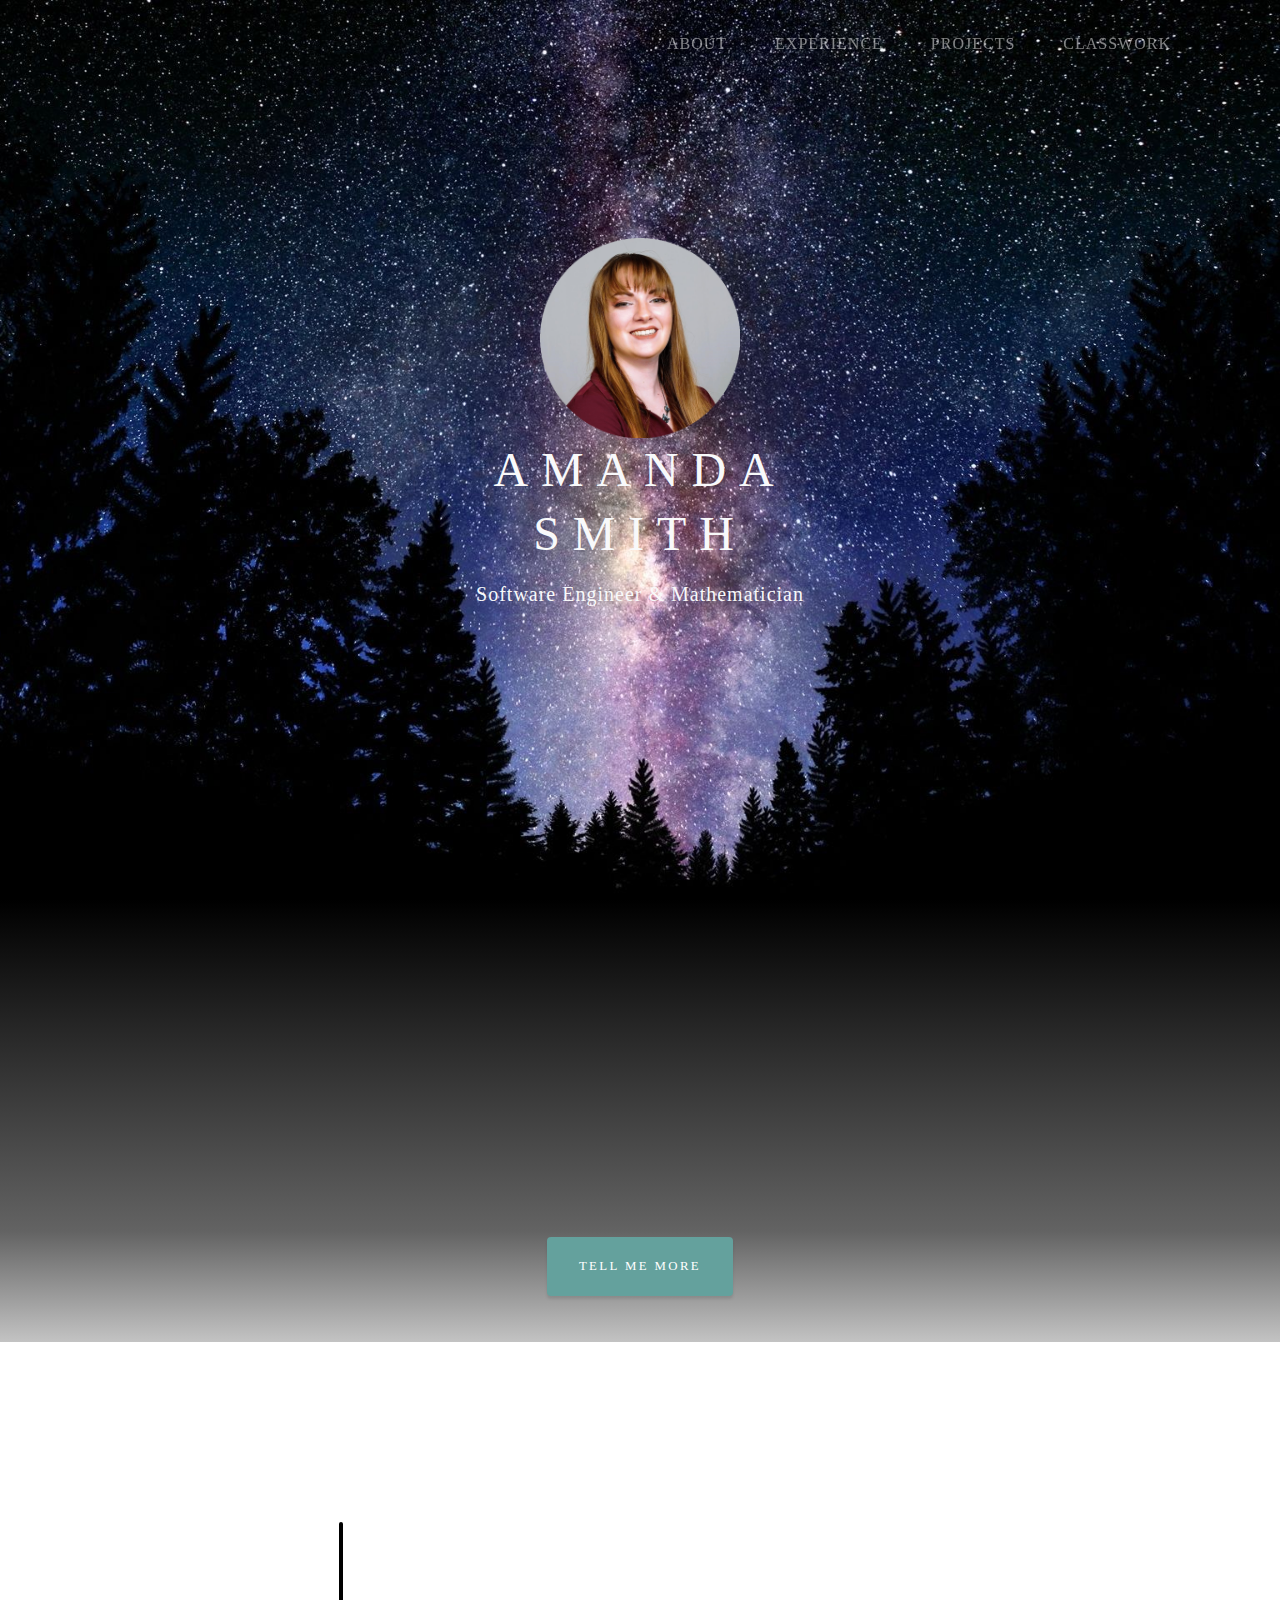
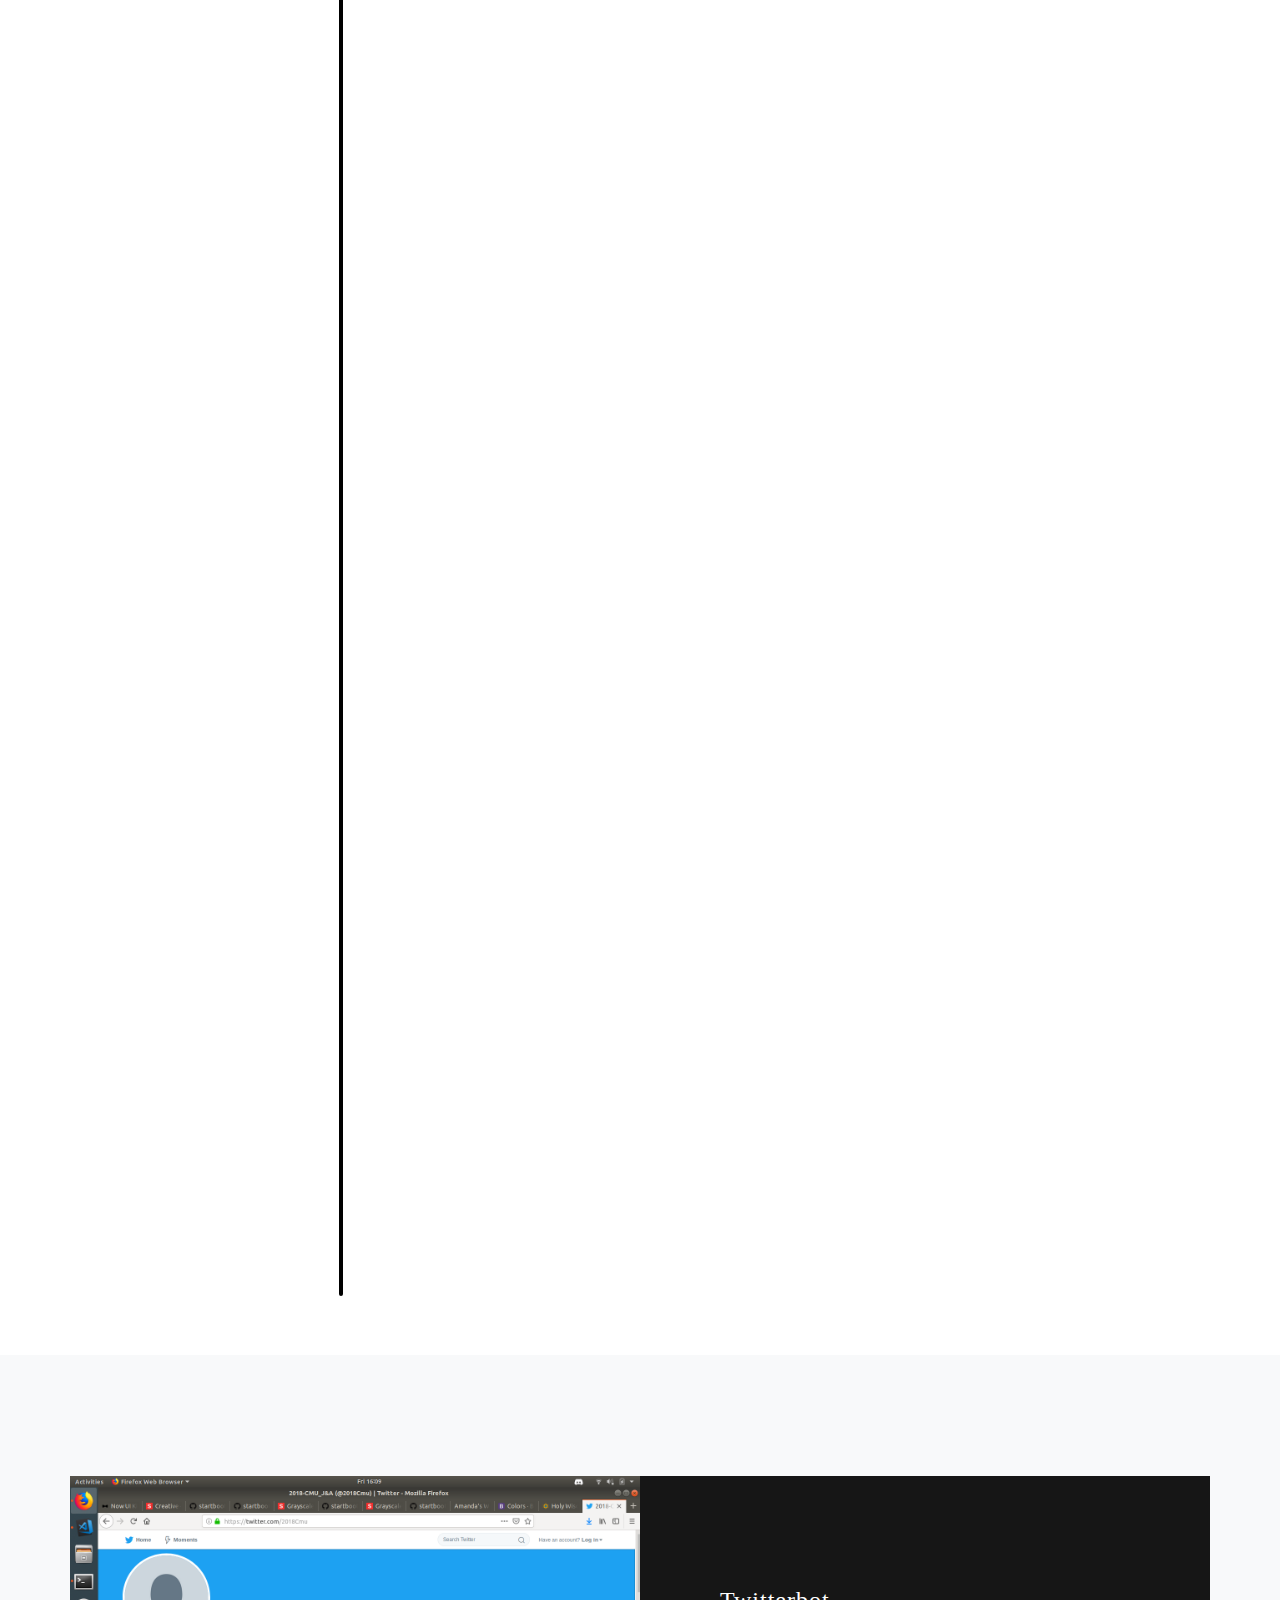
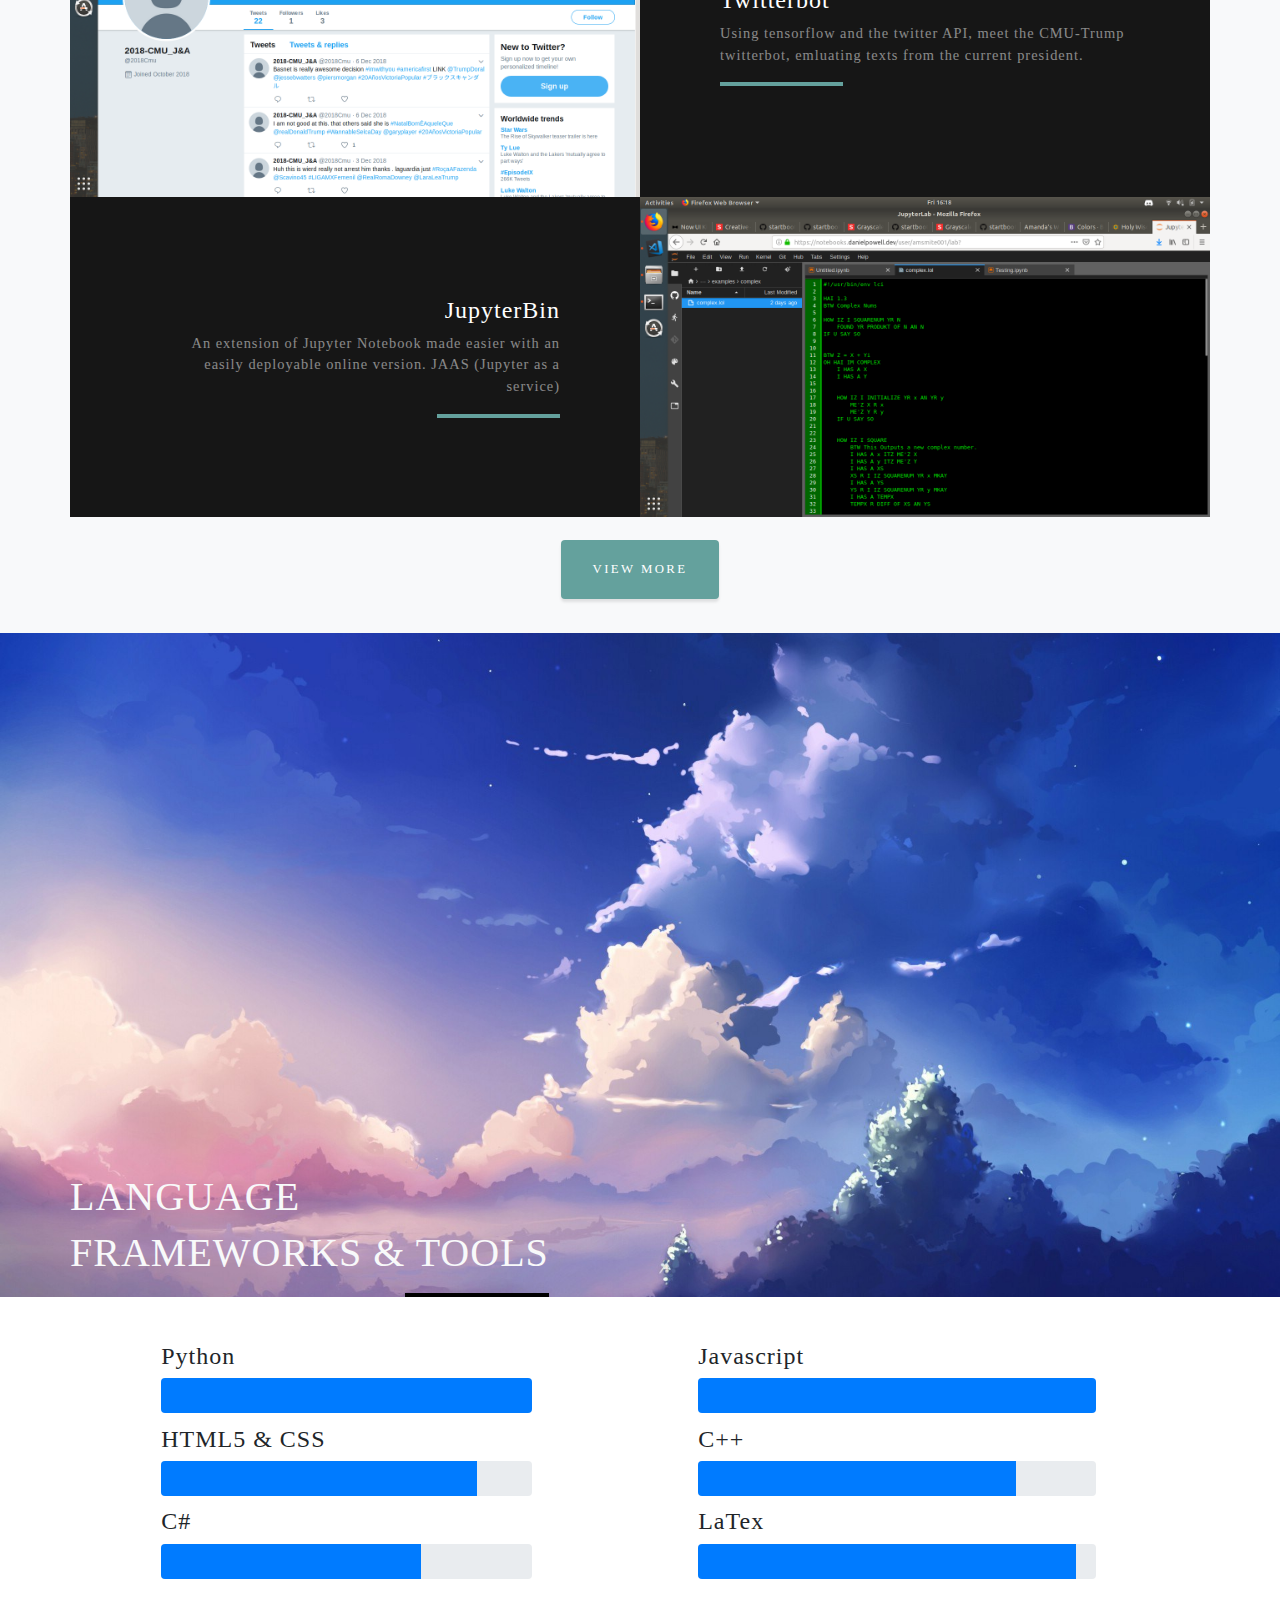
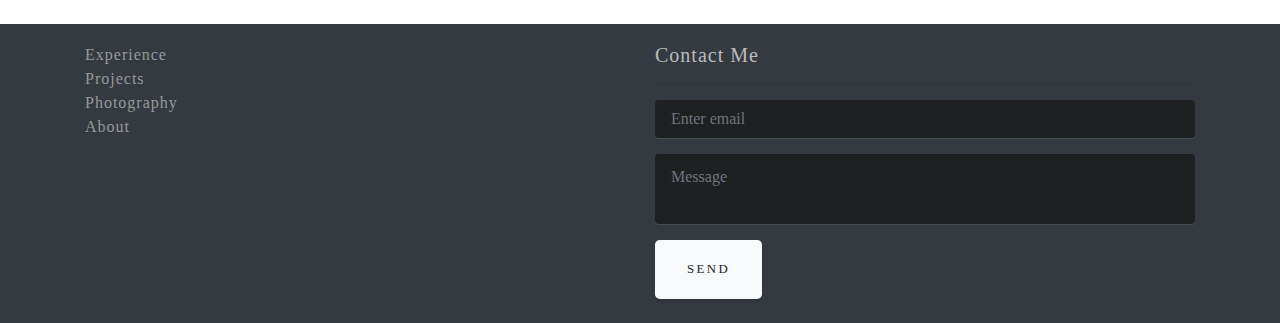
==== commit 6d6f49e2: "Update for web2" ====
--- a/index.html
+++ b/index.html
@@ -1,16 +1,17 @@
-<!DOCTYPE html>
+﻿<!DOCTYPE html>
 <html lang="en">
-<!--Note: I stole most of this from myself - I had to learn Bootstrap for my Software Engineering Project (link is on the website), so  I just used that since I spent a long time on it.-->
-<!--I've spent too long on this too - I have showcase still .-. this is all you get for now!-->
 <head>
   <meta charset="utf-8" />
   <meta name="viewport" content="width=device-width, initial-scale=1, shrink-to-fit=no">
   <link href="css/bootstrap/css/bootstrap.min.css" rel="stylesheet">
+  <script src="https://ajax.googleapis.com/ajax/libs/jquery/2.1.3/jquery.min.js"></script>
   <link href="css/styles.css" rel="stylesheet">
+  <link href="css/timelinestyle.css" rel="stylesheet">
+  <script src="js/main.js"></script>
   <title>Amanda's Website</title>
 </head>
 
-<!--Id is handy to use as an achor for a scroll point. It's a trick I use a lot in markdown.-->
+<!--onLoad="popup('autopopup.html', 'ad')"-->
 <body id="page-top">
     <nav class="navbar navbar-expand-lg navbar-dark fixed-top" id="mainNav">
         <div class="container">
@@ -37,56 +38,126 @@
 
   <header class="main">
     <div class="container d-flex h-100 align-items-center">
-      <div class="mx-auto text-center">
-          <div class="photo-container"><img src="img/2.jpg" alt="" height=100 w></div>
-            <h1 class="mx-auto  text-light text-uppercase">Amanda Smith</h1>
-            <h2 class="text-light mx-auto mt-2 mb-5">Software Engineer & Mathematician</div>
-      </div>
-    </div>
+      <h2 class="mx-auto text-center">
+          <div class="row">
+              <div class="col-lg-12  text-center">
+                  <div class="photo-container"><img src="img/2.png" alt="" height=200 w></div></div>
+                  <div class="col-lg-12  text-center">
+                      <h1 class="mx-auto  text-light text-uppercase">Amanda Smith</h1>
+                </div>
+                      <div class="col-lg-12  text-center">
+                          <h2 class="text-light mx-auto mt-2 mb-5">Software Engineer & Mathematician</h2>
+                      </div>
+                  </div>
+              </div>
   </header>
 
+ <!-- <SCRIPT TYPE="text/javascript"> function popup(mylink, windowname) { if (! window.focus)return true; var href; if (typeof(mylink) == 'string') href=mylink; else href=mylink.href; window.open(href, windowname, 'width=400,height=200,scrollbars=yes'); return false; } </SCRIPT>
+     -->
 <!--Js scroll triggers here for about-->
   <section id="about" class="abs">
     <div class="container">
       <div class="row">
-        <div class="col-lg-3">
-          <img src="img/2.jpg" height=200>
-        </div>
-        <div class="col-lg-8">
-          <h2 class="text-white mb-4 text-center">“It’s not who I am underneath, but what I do that defines me"</h2>
-          <p class="text-white">Thanks to my experience I've found a new passion in data science. With my background in Computer Science, Mathematics, and Business, I'm able to learn quickly, and continiously evolve into a learning machine.</p>
+        <div class="col-lg-3 h-50">
+          <img class="anime" src="img/skating.jpg" height=200>
+        </div>
+        <div class="col-lg-8 h-50">
+          <h2 class="text-white mb-4 text-center anime">“It’s not who I am underneath, but what I do that defines me"</h2>
+          <p class="text-white anime" >Thanks to my experience I've found a new passion in data science. With my background in Computer Science, Mathematics and Business, I'm able to learn quickly, and continiously evolve into a learning machine.</p>
         
         </div>
-        
-      </div>
-      <div class="col-md-4 center-block">
-        <a class="btn btn-primary btn-xl text-uppercase js-scroll-trigger" href="me.html">Tell Me More</a>
-
-      </div>
+          <div class="col-lg-12 text-center" style="padding-bottom:4%;">
+              <a class="btn btn-primary btn-xl text-uppercase js-scroll-trigger" href="me.html">Tell Me More</a>
+          </div>
+      </div>
+
     </div>
   </section>
   <section id="exp" class="exps">
       <div class="container">
         <div class="row">
             <div class="col-lg-12 text-center">
-                <h2 class="section-heading">Experience</h2>
-                <h3 class="section-subheading text-muted">Companies I've worked for</h3>
-            </div>
-            <div class="col-lg-5 text-right" target="_blank">
-              <a href="https://trace3.com">
-            <img src="img/trace.png" height=100></a>
-          </div>
-          <div class="col-lg-5 text-center">
-            <a href="http://glaciericearena.net/" target="_blank">
-              <img src="img/logo.png" height=100>
-              </a>
-            </div>
-        </div>
-      </div>
+                <h2 class="section-heading anime" style="padding-top: 3%">Experience</h2>
+               <h3 class="section-subheading text-muted anime">Places I've worked at</h3>
+            </div>
+            <div class="container py-4">
+                <div class="row">
+                    <div class="col-lg-7 mx-auto">
+
+                        <!-- Timeline -->
+                        <ul class="timeline">
+                            <li class="timeline-item bg-white rounded ml-3 p-4 shadow anime">
+                                <div class="timeline-arrow"></div>
+                                <img src="img/cmu-logo.png" style="height:2cm">
+                                <h2 class="h5 mb-0">
+                                    Peer Tutor
+                                </h2>
+                                <span class="small text-gray"><i class="fa fa-clock-o mr-1"></i>Aug. 2016 - Present</span>
+                                <p class="text-small mt-2 font-weight-light">
+                                    <ul>
+                                        <li>
+                                            Provided exemplary tutoring services in computer science, mathematics, business and desktop support in the campus-based
+                                            tutoring facility
+                                        </li>
+                                        <li>
+                                            Promoted to tier 2 in August 2019 for displaying great tutoring success and training abilities
+                                        </li>
+                                    </ul>
+
+                                </p>
+                            </li>
+                            <li class="timeline-item bg-white rounded ml-3 p-4 shadow anime">
+                                <div class="timeline-arrow"></div>
+                                <img src="img/logo.png" height=50>
+                                <h2 class="h5 mb-0">Web Manager</h2><span class="small text-gray"><i class="fa fa-clock-o mr-1"></i>Oct. 2018 - Present</span>
+                                <p class="text-small mt-2 font-weight-light">
+                                    <ul>
+                                        <li>Designed and managed the website using a combination of tools including WordPress, HTML, and CSS driving increased sales and improved usability of the site</li>
+                                    </ul>
+                                </p>
+                            </li>
+                            <li class="timeline-item bg-white rounded ml-3 p-4 shadow anime">
+                                <div class="timeline-arrow"></div>
+                                <img src="img/dhi-logo.png" height=50>
+                                <h2 class="h5 mb-0">Technical Intern</h2><span class="small text-gray"><i class="fa fa-clock-o mr-1"></i>May 2019 - Oct. 2019</span>
+                                <p class="text-small mt-2 font-weight-light">
+                                    <ul>
+                                        <li>Responsible for the creation, organization and management of documentation for the technology and product teams; guided and organized team members to ensure project deadlines were met and exceeded</li>
+                                        <li>Keyed in daily scrum activities for the Agile environment by extracting information and applying it to associated projects</li>
+                                        <li>Self-taught and utilized Javascript to create a mock-up for tracking company travel</li>
+                                    </ul>
+                                </p>
+                            </li>
+                            <li class="timeline-item bg-white rounded ml-3 p-4 shadow anime">
+                                <div class="timeline-arrow"></div>
+                                <img src="img/trace.png" height=50></a>
+                                <h2 class="h5 mb-0">Intern</h2><span class="small text-gray"><i class="fa fa-clock-o mr-1"></i>May 2018- Aug. 2018</span>
+                                <p class="text-small mt-2 font-weight-light">
+                                    <ul>
+                                        <li>
+                                            Excelled in a 13-week internship with Trace3, a strategic technology partner, with a rotation through various technical functions
+                                            of the business including Data Intelligence, Emerging Architecture and Innovation
+                                        </li>
+                                        <li>Evaluated products from start-up tech companies to determine eligibility to present in front of a larger audience in Silicon Valley</li>
+                                        <li>Collaborated with a local telecommunications company to re-purpose networking equipment</li>
+                                    </ul>
+                                </p>
+                            </li>
+                        </ul><!-- End -->
+
+                    </div>
+                </div>
+            </div>
+
   </section>
 
   <section id="proj" class="projects-section bg-light">
     <div class="container">
+            <div class="row">
+                    <div class="col-lg-12 text-center anime">
+                        <h2 class="section-heading" style="padding-top: 3%">Projects</h2>
+                        <h3 class="section-subheading text-muted">Personal and school projects</h3>
+                    </div>
       <div class="row justify-content-center no-gutters mb-5 mb-lg-0">
         <div class="col-lg-6">
           <img class="img-fluid" src="img/proj1.png" alt="">
@@ -119,7 +190,7 @@
               </div>
             </div>
           </div>
-          <a class="btn btn-primary btn-xl text-uppercase" href="projects.html">View More</a>
+          <a class="btn btn-primary btn-xl text-uppercase" href="portfolio.html" style="margin-top:2%; margin-bottom:3%;">View More</a>
         </div>
       </div>
   </section>
@@ -135,18 +206,111 @@
       </div>
     </div>
   </section>
-
-  <footer class="bg-light py-5">
-      <div class="container">
-        <div class="small text-center text-muted">:) Thanks for stopping by! Website is still a WIP - Student showcase has higher priority</div>
-      </div>
-  </footer>
-
-<!-------------------End body-------------------->
-<script src="js/jquery/jquery.min.js"></script>
-<script src="js/bootstrap/js/bootstrap.bundle.min.js"></script>
-<script src="js/jquery-easing/jquery.easing.min.js"></script>a
-<script src="js/agency.js"></script>
-
+  <section id="langcont" class="langcont">
+    <div class="container container-fluid">
+      <div class="row" style="padding-top: 4%">
+        <div class="col-lg-6 justify-content-left" style="padding-left: 8%">
+        <h4>Python</h4>
+          <div class="progress skill-bar" style="width: 80%">
+            <!--progress-bar-success-->
+            <div class="progress-bar" id="rainbow" role="progressbar" aria-valuenow="100" aria-valuemin="0" aria-valuemax="100">
+            </div>
+          </div>
+        </div>
+      <div class="col-lg-6">
+        <div class=" justify-content-left" style="padding-left:8%">
+        <h4>Javascript</h4>
+          <div class="progress skill-bar " style="width: 80%">
+              <!--progress-bar-success-->
+              <div class="progress-bar" role="progressbar" aria-valuenow="100" aria-valuemin="0" aria-valuemax="100">
+              </div>
+        </div>
+      </div>
+    </div>
+</div>
+    <div class="row" style="padding-top:1%">
+        <div class="col-lg-6 justify-content-left" style="padding-left: 8%">
+            <h4>HTML5 & CSS</h4>
+              <div class="progress skill-bar " style="width: 80%">
+                  <!--progress-bar-success-->
+                  <div class="progress-bar" role="progressbar" aria-valuenow="85" aria-valuemin="0" aria-valuemax="100">
+                  </div>
+            </div>
+            </div>
+            <div class="col-lg-6">
+                <div class=" justify-content-left" style="padding-left:8%">
+                <h4>C++</h4>
+                  <div class="progress skill-bar " style="width: 80%">
+                      <!--progress-bar-success-->
+                      <div class="progress-bar" role="progressbar" aria-valuenow="80" aria-valuemin="0" aria-valuemax="100">
+                      </div>
+                </div>
+                </div>
+    </div>
+    </div>
+    
+    <div class="row" style="padding-bottom:4%; padding-top:1%">
+        <div class="col-lg-6 justify-content-left" style="padding-left: 8%">
+            <h4>C#</h4>
+              <div class="progress skill-bar " style="width: 80%">
+                  <!--progress-bar-success-->
+                  <div class="progress-bar" role="progressbar" aria-valuenow="70" aria-valuemin="0" aria-valuemax="100">
+                  </div>
+            </div>
+            </div>
+            <div class="col-lg-6">
+                <div class=" justify-content-left" style="padding-left:8%">
+                <h4>LaTex</h4>
+                  <div class="progress skill-bar " style="width: 80%">
+                      <!--progress-bar-success-->
+                      <div class="progress-bar" role="progressbar" aria-valuenow="95" aria-valuemin="0" aria-valuemax="100">
+                      </div>
+                </div>
+              </div>
+    </div>
+    </div>
+    </div>
+  </section>
+
+    <footer class="bg-dark py-2">
+        <div class="container">
+            <div class="row" style="padding-top:1%">
+                <div class="col-md-6">
+                    <div class="row">
+                        <div class="col-6">
+                            <ul class="list-unstyled">
+                                <li><a href="#experience">Experience</a></li>
+                                <li><a href="#projects">Projects</a></li>
+                                <li><a href="portfolio.html">Photography</a></li>
+                                <li><a href="#about">About</a></li>
+                            </ul>
+                        </div>
+                    <br>
+                </div>
+              </div>
+                <div class="col-md-6">
+                    <h5 class="text-md-left">Contact Me</h5>
+                    <hr>
+   
+                    <form>
+                        <fieldset class="form-group">
+                            <input type="email" class="form-control" id="exampleInputEmail1" placeholder="Enter email">
+                        </fieldset>
+                        <fieldset class="form-group">
+                            <textarea class="form-control" id="exampleMessage" placeholder="Message"></textarea>
+                        </fieldset>
+                        <fieldset class="form-group text-xs-right">
+                            <button type="button" class="btn btn-secondary-outline btn-lg btn-light">Send</button>
+                        </fieldset>
+                    </form>
+                </div>
+            </div>
+        </div>
+    </footer>
+            <!-------------------End body-------------------->
+            <script src="js/jquery/jquery.min.js"></script>
+            <script src="js/bootstrap/js/bootstrap.bundle.min.js"></script>
+            <script src="js/jquery-easing/jquery.easing.min.js"></script>
+            <script src="js/jupyter.js"></script>
 </body>
 </html> --- a/css/styles.css
+++ b/css/styles.css
@@ -2,7 +2,9 @@
   min-height: 56px;
   background-color: #fff;
 }
-
+.anime{
+  opacity:0;
+}
 #mainNav .navbar-toggler {
   font-size: 80%;
   padding: 0.75rem;
@@ -168,16 +170,13 @@
 }
 
 .abs p {
-  margin-bottom: 8rem;
+  margin-bottom: 5%;
 }
 .exps{
   margin: 15px 0;
   text-transform: none;
 }
 
-.exps h3{
-  padding-bottom: 10vh;
-}
 .languages{
   padding-top: 60vh;
   background-image: url("../img/bkg2.jpg");
@@ -193,10 +192,10 @@
   width: 30%;
 }
 
-.projects-section {
-  padding: 10rem 0;
-}
-
+/*.projects-section {
+*  padding: 10rem 0;
+*}
+*/
 .projects-section .featured-text {
   padding: 2rem;
 }
@@ -250,10 +249,51 @@
   color: #64a19d !important;
 }
 
+
+
+
+.footer {
+  position: absolute;
+  bottom: 0;
+  width: 100%;
+  /* Set the fixed height of the footer here */
+  /*height: 300px;*/
+}
+
+/* Taller footer on small screens */
+@media (max-width: 34em) {
+    body {
+      margin-bottom: 500px;
+    }
+    .footer {
+      height: 500px;
+    }
+}
 footer {
-  padding: 5rem 0;
-}
-
+  padding-top: 30px;
+  background-color: #292c2f;
+  color: #bbb;
+}
+
+footer a {
+  color: #999;
+  text-decoration:none;
+}
+
+footer a:hover, footer a:focus {
+  color: #aaa;
+  text-decoration:none;
+  border-bottom:1px dotted #999;
+}
+
+footer .form-control {
+    background-color: #1f2022;
+    box-shadow: 0 1px 0 0 rgba(255, 255, 255, 0.1);
+    border: none;
+    resize: none;
+    color: #d1d2d2;
+    padding: 0.7em 1em;
+}
 #portfolio .container-fluid {
   max-width: 1920px;
 
@@ -288,4 +328,26 @@
   -webkit-transition: opacity 0.25s ease;
   transition: opacity 0.25s ease;
   text-align: center;
-} +} 
+
+.progress {
+  height: 35px;
+
+}
+.progress .skill {
+  font: normal 12px "Open Sans Web";
+  line-height: 35px;
+  padding: 0;
+  margin: 0 0 0 20px;
+  text-transform: uppercase;
+}
+.progress .skill .val {
+  float: right;
+  font-style: normal;
+  margin: 0 20px 0 0;
+}
+
+.progress-bar {
+  text-align: left;
+  transition-duration: 3s;
+}--- a/css/timelinestyle.css
+++ b/css/timelinestyle.css
@@ -0,0 +1,56 @@
+/*
+*
+* ==========================================
+* CUSTOM UTIL CLASSES
+* ==========================================
+*
+*/
+
+/* Timeline holder */
+ul.timeline {
+    list-style-type: none;
+    position: relative;
+    padding-left: 1.5rem;
+}
+
+    /* Timeline vertical line */
+    ul.timeline:before {
+        content: ' ';
+        background: black;
+        display: inline-block;
+        position: absolute;
+        left: 16px;
+        width: 4px;
+        height: 100%;
+        z-index: 400;
+        border-radius: 1rem;
+    }
+
+li.timeline-item {
+    margin: 20px 0;
+}
+
+/* Timeline item arrow */
+.timeline-arrow {
+    border-top: 0.5rem solid transparent;
+    border-right: 0.5rem solid #fff;
+    border-bottom: 0.5rem solid transparent;
+    display: block;
+    position: absolute;
+    left: 2rem;
+}
+
+/* Timeline item circle marker */
+li.timeline-item::before {
+    content: ' ';
+    background: #ddd;
+    display: inline-block;
+    position: absolute;
+    border-radius: 50%;
+    border: 3px solid #fff;
+    left: 11px;
+    width: 14px;
+    height: 14px;
+    z-index: 400;
+    box-shadow: 0 0 5px rgba(0, 0, 0, 0.2);
+}
